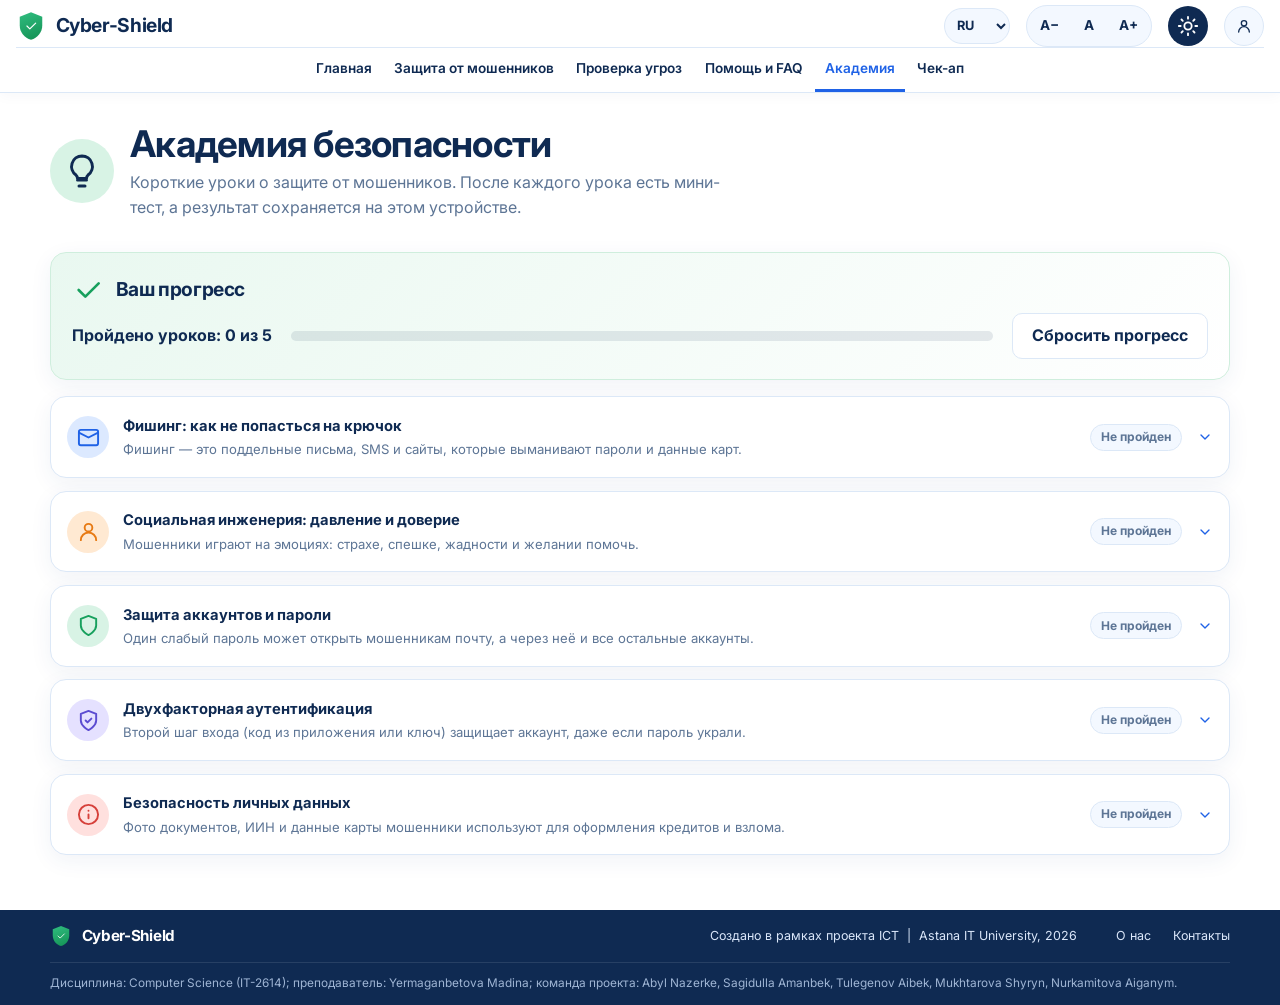
==== public/academy.html @ ae564491 "Add Cyberr Shield application files" ====
<!doctype html><html lang="ru"><head><meta charset="utf-8"><meta name="viewport" content="width=device-width,initial-scale=1"><meta name="description" content="Короткие уроки по защите от мошенников с мини-тестами."><title>Академия | Cyber-Shield</title><link rel="preconnect" href="https://fonts.googleapis.com"><link rel="preconnect" href="https://fonts.gstatic.com" crossorigin><link rel="stylesheet" href="https://fonts.googleapis.com/css2?family=Inter:wght@400;500;600;700;800&display=swap"><link rel="stylesheet" href="styles.css?v=4"><script>try{var d=document.documentElement,t=localStorage.getItem('cs-theme'),l=localStorage.getItem('cs-lang'),f=localStorage.getItem('cs-fs');if(t)d.dataset.theme=t;if(l)d.lang=l;if(f)d.style.setProperty('--font',f+'px')}catch(e){}</script></head><body><a class="skip" href="#main">Перейти к содержимому</a><header class="topbar" id="top"><div class="shell"><div class="toprow"><a class="brand" href="index.html"><span class="logo" aria-hidden="true">✦</span><span><strong>Cyber-Shield</strong><small>Защита от телефонных и интернет-мошенников</small></span></a><select class="lang" id="langSelect" aria-label="Язык"><option value="ru">RU</option><option value="kk">ҚАЗ</option><option value="en">EN</option></select><div class="tools" aria-label="Размер текста"><span>Размер текста</span><button class="tool" data-font="down" aria-label="Уменьшить текст">A−</button><button class="tool" data-font="reset" aria-label="Сбросить размер текста">A</button><button class="tool" data-font="up" aria-label="Увеличить текст">A+</button></div><button class="theme" id="themeToggle" type="button" aria-label="Сменить тему"><span class="ico i-sun" aria-hidden="true"></span></button><a class="acc" id="accLink" href="account.html" aria-label="Личный кабинет"><span class="ico i-user" aria-hidden="true"></span></a></div><div class="navwrap"><nav class="nav" aria-label="Основная навигация"><a href="index.html"><span aria-hidden="true">⌂</span> Главная</a><a href="protect.html"><span aria-hidden="true">✓</span> Защита от мошенников</a><a href="scanner.html"><span aria-hidden="true">⌕</span> Проверка угроз</a><a href="help.html"><span aria-hidden="true">?</span> Помощь и FAQ</a><a href="academy.html" aria-current="page"><span aria-hidden="true">★</span> Академия</a><a href="checkup.html"><span aria-hidden="true">✓</span> Чек-ап</a></nav></div></div></header><main id="main"><section class="pagehero"><div class="shell ph"><div class="iconbox big ib-green"><span class="ico i-bulb" aria-hidden="true"></span></div><div><h1>Академия безопасности</h1><p>Короткие уроки о защите от мошенников. После каждого урока есть мини-тест, а результат сохраняется на этом устройстве.</p></div></div></section><section class="section"><div class="shell"><div class="panel green"><div class="panel-head"><span class="ico i-check" aria-hidden="true"></span><h2>Ваш прогресс</h2></div><div class="prog"><p id="acText" data-skip></p><div class="meter" role="img"><span id="acBar"></span></div><button type="button" class="btn alt" id="acReset">Сбросить прогресс</button></div></div><div class="lessons"><details class="lesson card" data-lesson="phishing"><summary><span class="iconbox "><span class="ico i-mail" aria-hidden="true"></span></span><span class="lt"><strong>Фишинг: как не попасться на крючок</strong><small>Фишинг — это поддельные письма, SMS и сайты, которые выманивают пароли и данные карт.</small></span><span class="badge" data-skip>Не пройден</span></summary><div class="lesson-body"><h4>Главное</h4><ul class="points"><li>Проверяйте адрес отправителя и ссылки: мошенники копируют названия банков с небольшими ошибками.</li><li>Настоящий банк не просит вводить пароль или код по ссылке из сообщения.</li><li>Не уверены — откройте официальное приложение или наберите адрес сайта сами.</li></ul><h4>Мини-тест</h4><div class="quiz" data-correct="1"><p class="qtext">Вам пришло SMS: «Карта заблокирована, перейдите по ссылке и введите данные». Что делать?</p><div class="opts"><button type="button" class="opt" data-i="0">Перейти по ссылке и быстро ввести данные</button><button type="button" class="opt" data-i="1">Не переходить и проверить карту в официальном приложении банка</button><button type="button" class="opt" data-i="2">Ответить на SMS и уточнить детали</button></div><div class="expl" hidden><strong class="v-ok" hidden>Правильно!</strong><strong class="v-bad" hidden>Неверно.</strong> <span>Блокировку проверяют только в официальном приложении или по номеру на карте. Ссылка из SMS может вести на поддельный сайт.</span></div></div><div class="quiz" data-correct="1"><p class="qtext">Какой адрес похож на подделку банка Kaspi?</p><div class="opts"><button type="button" class="opt" data-i="0">kaspi.kz</button><button type="button" class="opt" data-i="1">kaspi-bonus-login.xyz</button><button type="button" class="opt" data-i="2">pay.kaspi.kz</button></div><div class="expl" hidden><strong class="v-ok" hidden>Правильно!</strong><strong class="v-bad" hidden>Неверно.</strong> <span>Лишние слова, дефисы и необычная зона (.xyz) — признаки подделки. Настоящие адреса заканчиваются на kaspi.kz.</span></div></div><p class="score" data-skip hidden></p><button type="button" class="btn alt retry" hidden>Пройти заново</button></div></details><details class="lesson card" data-lesson="social"><summary><span class="iconbox ib-orange"><span class="ico i-user" aria-hidden="true"></span></span><span class="lt"><strong>Социальная инженерия: давление и доверие</strong><small>Мошенники играют на эмоциях: страхе, спешке, жадности и желании помочь.</small></span><span class="badge" data-skip>Не пройден</span></summary><div class="lesson-body"><h4>Главное</h4><ul class="points"><li>Типичные приёмы: «срочно», «ваш счёт под угрозой», «родственник попал в беду», «вы выиграли».</li><li>Вас просят действовать немедленно и никому не говорить — это главный сигнал тревоги.</li><li>Остановитесь, положите трубку и перезвоните сами по номеру с официального сайта или близкому человеку.</li></ul><h4>Мини-тест</h4><div class="quiz" data-correct="1"><p class="qtext">Звонит «сотрудник безопасности банка» и просит срочно назвать код из SMS. Ваши действия?</p><div class="opts"><button type="button" class="opt" data-i="0">Назвать код, чтобы защитить деньги</button><button type="button" class="opt" data-i="1">Положить трубку и позвонить в банк по номеру с карты</button><button type="button" class="opt" data-i="2">Попросить его перезвонить позже</button></div><div class="expl" hidden><strong class="v-ok" hidden>Правильно!</strong><strong class="v-bad" hidden>Неверно.</strong> <span>Банк никогда не просит код из SMS. Звонящему нельзя доверять, даже если он знает ваше имя.</span></div></div><div class="quiz" data-correct="1"><p class="qtext">Вам пишут с аккаунта друга: «Срочно займи 50 000, верну завтра». Что лучше всего?</p><div class="opts"><button type="button" class="opt" data-i="0">Сразу перевести деньги</button><button type="button" class="opt" data-i="1">Позвонить другу по обычному номеру и уточнить</button><button type="button" class="opt" data-i="2">Попросить прислать фото карты</button></div><div class="expl" hidden><strong class="v-ok" hidden>Правильно!</strong><strong class="v-bad" hidden>Неверно.</strong> <span>Аккаунт друга могли взломать. Звонком вы быстро проверите, он ли это.</span></div></div><p class="score" data-skip hidden></p><button type="button" class="btn alt retry" hidden>Пройти заново</button></div></details><details class="lesson card" data-lesson="accounts"><summary><span class="iconbox ib-green"><span class="ico i-shield" aria-hidden="true"></span></span><span class="lt"><strong>Защита аккаунтов и пароли</strong><small>Один слабый пароль может открыть мошенникам почту, а через неё и все остальные аккаунты.</small></span><span class="badge" data-skip>Не пройден</span></summary><div class="lesson-body"><h4>Главное</h4><ul class="points"><li>Используйте длинные пароли-фразы: не короче 12 символов.</li><li>Для каждого важного аккаунта нужен свой пароль: в этом помогает менеджер паролей.</li><li>Почта — ключ ко всем аккаунтам, защищайте её в первую очередь.</li></ul><h4>Мини-тест</h4><div class="quiz" data-correct="2"><p class="qtext">Какой пароль надёжнее?</p><div class="opts"><button type="button" class="opt" data-i="0">12345678</button><button type="button" class="opt" data-i="1">Kazakhstan2024</button><button type="button" class="opt" data-i="2">grey-cat-drinks-tea-at-sunset</button></div><div class="expl" hidden><strong class="v-ok" hidden>Правильно!</strong><strong class="v-bad" hidden>Неверно.</strong> <span>Длинная фраза из нескольких слов подбирается намного дольше, чем короткий пароль с очевидными заменами.</span></div></div><div class="quiz" data-correct="1"><p class="qtext">Вы используете один пароль на нескольких сайтах. В чём риск?</p><div class="opts"><button type="button" class="opt" data-i="0">Риска нет, если пароль сложный</button><button type="button" class="opt" data-i="1">Утечка на одном сайте открывает доступ к остальным</button><button type="button" class="opt" data-i="2">Сайты станут работать медленнее</button></div><div class="expl" hidden><strong class="v-ok" hidden>Правильно!</strong><strong class="v-bad" hidden>Неверно.</strong> <span>Мошенники пробуют украденные пароли на других сервисах. Поэтому у важных аккаунтов пароли должны быть разными.</span></div></div><p class="score" data-skip hidden></p><button type="button" class="btn alt retry" hidden>Пройти заново</button></div></details><details class="lesson card" data-lesson="twofa"><summary><span class="iconbox ib-purple"><span class="ico i-shieldc" aria-hidden="true"></span></span><span class="lt"><strong>Двухфакторная аутентификация</strong><small>Второй шаг входа (код из приложения или ключ) защищает аккаунт, даже если пароль украли.</small></span><span class="badge" data-skip>Не пройден</span></summary><div class="lesson-body"><h4>Главное</h4><ul class="points"><li>Включите двухфакторную защиту в почте, банке и мессенджерах.</li><li>Приложение-аутентификатор надёжнее SMS: SMS можно перехватить или выманить.</li><li>Коды подтверждения никому не сообщайте, в том числе «службе поддержки».</li></ul><h4>Мини-тест</h4><div class="quiz" data-correct="0"><p class="qtext">Что делает двухфакторная аутентификация?</p><div class="opts"><button type="button" class="opt" data-i="0">Требует второй подтверждающий шаг при входе</button><button type="button" class="opt" data-i="1">Удаляет старые пароли</button><button type="button" class="opt" data-i="2">Шифрует все ваши файлы</button></div><div class="expl" hidden><strong class="v-ok" hidden>Правильно!</strong><strong class="v-bad" hidden>Неверно.</strong> <span>Даже зная пароль, мошенник не войдёт без второго шага.</span></div></div><div class="quiz" data-correct="1"><p class="qtext">Вам пришёл код входа, но вы его не запрашивали. Что это значит?</p><div class="opts"><button type="button" class="opt" data-i="0">Ничего, можно проигнорировать</button><button type="button" class="opt" data-i="1">Кто-то пытается войти в ваш аккаунт: смените пароль</button><button type="button" class="opt" data-i="2">Банк дарит бонус</button></div><div class="expl" hidden><strong class="v-ok" hidden>Правильно!</strong><strong class="v-bad" hidden>Неверно.</strong> <span>Код никому не сообщайте и смените пароль: возможно, он уже известен злоумышленнику.</span></div></div><p class="score" data-skip hidden></p><button type="button" class="btn alt retry" hidden>Пройти заново</button></div></details><details class="lesson card" data-lesson="data"><summary><span class="iconbox ib-red"><span class="ico i-info" aria-hidden="true"></span></span><span class="lt"><strong>Безопасность личных данных</strong><small>Фото документов, ИИН и данные карты мошенники используют для оформления кредитов и взлома.</small></span><span class="badge" data-skip>Не пройден</span></summary><div class="lesson-body"><h4>Главное</h4><ul class="points"><li>Не отправляйте фото документов и карты в мессенджеры и незнакомым людям.</li><li>Закройте профили в соцсетях и проверьте, кто видит ваш номер и фото.</li><li>Открытый Wi-Fi не подходит для банка и госуслуг: используйте мобильный интернет.</li></ul><h4>Мини-тест</h4><div class="quiz" data-correct="1"><p class="qtext">Незнакомец просит прислать фото удостоверения «для оформления приза». Ваши действия?</p><div class="opts"><button type="button" class="opt" data-i="0">Отправить, это же приз</button><button type="button" class="opt" data-i="1">Отказаться: по документу могут оформить кредит</button><button type="button" class="opt" data-i="2">Отправить только половину документа</button></div><div class="expl" hidden><strong class="v-ok" hidden>Правильно!</strong><strong class="v-bad" hidden>Неверно.</strong> <span>Данные документов используют для оформления кредитов и аккаунтов на ваше имя.</span></div></div><div class="quiz" data-correct="1"><p class="qtext">Где безопаснее заходить в банковское приложение?</p><div class="opts"><button type="button" class="opt" data-i="0">В открытой сети Wi-Fi кафе</button><button type="button" class="opt" data-i="1">Через мобильный интернет или домашний Wi-Fi</button><button type="button" class="opt" data-i="2">Через любой Wi-Fi без пароля</button></div><div class="expl" hidden><strong class="v-ok" hidden>Правильно!</strong><strong class="v-bad" hidden>Неверно.</strong> <span>В открытых сетях данные могут перехватить, особенно на поддельных точках доступа.</span></div></div><p class="score" data-skip hidden></p><button type="button" class="btn alt retry" hidden>Пройти заново</button></div></details></div></div></section></main><footer class="footer" id="contacts"><div class="shell"><div class="footbar"><a class="brand" href="index.html"><span class="logo" aria-hidden="true">✦</span><strong>Cyber-Shield</strong></a><span><span>Создано в рамках проекта ICT</span> &nbsp;|&nbsp; Astana IT University, 2026</span><span class="footlinks"><a href="#about">О нас</a><a href="#contacts">Контакты</a></span></div><p class="footnote" id="about">Дисциплина: Computer Science (IT-2614); преподаватель: Yermaganbetova Madina; команда проекта: Abyl Nazerke, Sagidulla Amanbek, Tulegenov Aibek, Mukhtarova Shyryn, Nurkamitova Aiganym.</p></div></footer><button class="backtop" id="backTop" aria-label="Наверх" title="Наверх">↑</button><script src="script.js?v=4"></script></body></html>
---- public/styles.css ----
:root{--blue:#1f62e6;--green:#17a05d;--bg:#fff;--card:#fff;--tint:#f3f8ff;--t-blue:#eaf2ff;--t-green:#e9f8f0;--t-purple:#f1efff;--ink:#2a4568;--head:#0f2a52;--muted:#5d7595;--line:#dce8f7;--font:16px;--shadow:0 6px 22px #1b3f7a10}
[data-theme=dark]{--bg:#0a1730;--card:#112448;--tint:#0f2142;--t-blue:#12295a;--t-green:#0f3030;--t-purple:#1c2253;--ink:#d3e2f8;--head:#eef5ff;--muted:#9fb5d4;--line:#243f6b;--blue:#6a9bff;--shadow:none}
*{box-sizing:border-box}
html{font-size:var(--font);scroll-behavior:smooth;scroll-padding-top:90px}
body{margin:0;background:var(--bg);color:var(--ink);font:1rem/1.55 Inter,system-ui,-apple-system,"Segoe UI",sans-serif}
[hidden]{display:none!important}
a{color:var(--blue);text-underline-offset:4px}
button,input,select{font:inherit}
:focus-visible{outline:3px solid #ffb938;outline-offset:3px}
.shell{width:min(1180px,calc(100% - 3rem));margin:auto}
.skip{position:absolute;top:-5rem;left:1rem;background:#fff;color:#0f2a52;padding:1rem;z-index:99}.skip:focus{top:1rem}
h1,h2,h3{color:var(--head);line-height:1.2;letter-spacing:-.02em;margin:0 0 .5rem}
h2{font-size:clamp(1.4rem,2.6vw,1.9rem)}h3{font-size:1.05rem}
p{margin:.4rem 0 1rem}.muted{color:var(--muted)}
.ico{display:inline-block;flex:none;width:1.2em;height:1.2em;background:currentColor;vertical-align:-.2em;-webkit-mask:var(--i) center/contain no-repeat;mask:var(--i) center/contain no-repeat}
/* header */
.topbar{position:sticky;top:0;z-index:10;background:var(--bg);border-bottom:1px solid var(--line);box-shadow:0 2px 14px #12345b0a}
.topbar .shell{display:flex;align-items:center;gap:1rem;flex-wrap:wrap;min-height:66px;width:min(1360px,calc(100% - 2rem))}
.toprow{display:contents}
.brand{order:1;display:flex;align-items:center;gap:.6rem;text-decoration:none;color:var(--head)}
.brand strong{font-size:1.2rem;letter-spacing:-.02em}.brand small{display:none}
.logo{position:relative;flex:none;width:30px;height:35px;font-size:0;color:transparent;background:linear-gradient(160deg,#35c486,#0f8a4e);-webkit-mask:var(--sh) center/contain no-repeat;mask:var(--sh) center/contain no-repeat}
.logo:after{content:"";position:absolute;inset:30% 24% 30%;background:#fff;-webkit-mask:var(--i-check) center/contain no-repeat;mask:var(--i-check) center/contain no-repeat}
.navwrap{order:2;flex:1;display:flex;justify-content:center}
.nav{display:flex;gap:.2rem}
.nav a{display:flex;align-items:center;min-height:66px;padding:0 .6rem;color:var(--head);font-size:.85rem;font-weight:600;text-decoration:none;border-bottom:3px solid transparent;white-space:nowrap}
.nav a span{display:none}.nav a:hover{color:var(--blue)}
.nav a[aria-current=page]{color:var(--blue);border-bottom-color:var(--blue)}
.tools{order:4;display:flex;align-items:center;gap:.1rem;padding:.2rem;border-radius:99px;background:var(--tint);border:1px solid var(--line)}
.tools span{display:none}
.tool{min-width:38px;min-height:34px;border:0;border-radius:99px;background:transparent;color:var(--head);font-weight:700;font-size:.85rem;cursor:pointer}.tool:hover{background:var(--t-blue)}
.theme{order:5;width:40px;height:40px;border:0;border-radius:50%;background:#0f2a52;color:#fff;display:grid;place-items:center;font-size:1.15rem;cursor:pointer}
[data-theme=dark] .theme{background:#2a4a85}
.lang{order:3;width:auto;min-height:36px;padding:0 .5rem;border-radius:99px;border:1px solid var(--line);background:var(--tint);color:var(--head);font-weight:700;font-size:.8rem;cursor:pointer}
/* hero + page head */
.hero{padding:2.2rem 0 1rem;background:radial-gradient(ellipse at 82% 15%,var(--t-green) 0,transparent 45%),radial-gradient(ellipse at 100% 70%,var(--t-blue) 0,transparent 40%)}
.hero-grid{display:grid;grid-template-columns:1fr 1fr;gap:1.5rem;align-items:center}
.hero h1{font-size:clamp(1.6rem,3.3vw,2.3rem);line-height:1.15;margin:0 0 1rem}
.hero h1 .brandname{display:block;white-space:nowrap;font-size:clamp(2.6rem,6vw,3.8rem);letter-spacing:-.04em;margin-bottom:.35rem}
.lead{max-width:50ch;color:var(--ink);font-size:.98rem}
.actions{display:flex;gap:.7rem;flex-wrap:wrap;margin-top:1.3rem}
.visual svg{display:block;width:100%;height:auto}
.pagehero{padding:1.8rem 0 .6rem}
.ph{display:flex;align-items:center;gap:1rem}
.ph h1{font-size:clamp(1.7rem,3.2vw,2.3rem);margin:0}.ph p{margin:.25rem 0 0;color:var(--muted);max-width:60ch}
/* buttons */
.btn{min-height:46px;display:inline-flex;align-items:center;justify-content:center;gap:.5rem;padding:.6rem 1.2rem;border-radius:10px;border:1px solid var(--blue);background:var(--blue);color:#fff;font-weight:700;text-decoration:none;cursor:pointer;box-shadow:0 6px 14px #1f62e620}
.btn:hover{filter:brightness(.92)}
.btn.green{background:var(--green);border-color:var(--green);box-shadow:0 6px 14px #17a05d2a}
.btn.alt{background:var(--card);color:var(--head);border-color:var(--line);box-shadow:none}
/* cards */
.section{padding:1.4rem 0}
.cards{display:grid;grid-template-columns:repeat(3,1fr);gap:1rem}
.cards.five{grid-template-columns:repeat(5,1fr)}
.card,.panel{background:var(--card);border:1px solid var(--line);border-radius:16px;padding:1.3rem;box-shadow:var(--shadow)}
.card.c-blue{background:linear-gradient(150deg,var(--card),var(--t-blue))}
.card.c-green{background:linear-gradient(150deg,var(--card),var(--t-green))}
.card.c-purple{background:linear-gradient(150deg,var(--card),var(--t-purple))}
.card p{color:var(--muted)}.cards.five .card{padding:1rem}.cards.five .card p{font-size:.78rem;margin:0}.cards.five h3{font-size:.95rem}
.card ul{margin:.4rem 0 0;padding-left:1.1rem;color:var(--muted)}
.iconbox{width:46px;height:46px;border-radius:50%;display:grid;place-items:center;font-size:1.35rem;margin-bottom:.8rem;background:#dce9ff;color:#1f62e6}
.iconbox.big{width:64px;height:64px;font-size:1.9rem;margin:0;flex:none}
.ib-green{background:#d8f3e5;color:#17a05d}.ib-purple{background:#e5e1ff;color:#5b4bd1}.ib-orange{background:#ffe9d2;color:#e77a14}.ib-red{background:#ffe0de;color:#d6403a}
.arrow{display:inline-flex;align-items:center;gap:.4rem;font-weight:700;text-decoration:none;font-size:.9rem}
/* callouts */
.callout{display:flex;gap:.8rem;align-items:flex-start;background:var(--t-green);border:1px solid #cfeedd;border-radius:14px;padding:1rem 1.1rem;margin:1rem 0}
[data-theme=dark] .callout{border-color:#1d5a50}
.callout>.ico{font-size:1.5rem;color:var(--green);margin-top:.1rem}.callout strong{color:var(--head)}.callout p{margin:.2rem 0 0}
.callout.info{background:var(--t-blue);border-color:var(--line);font-size:.85rem}.callout.info>.ico{color:var(--blue);font-size:1.3rem}
/* steps */
.steps{display:grid;grid-template-columns:repeat(4,1fr);gap:.9rem;counter-reset:step;margin-top:1rem}
.step{padding:1.1rem;background:var(--card);border:1px solid var(--line);border-radius:14px}
.step:before{counter-increment:step;content:counter(step);display:grid;place-items:center;width:34px;height:34px;background:var(--t-blue);color:var(--blue);border-radius:50%;font-weight:800;margin-bottom:.7rem}
.step p{margin:0;color:var(--muted);font-size:.9rem}
/* forms */
.panel.green{background:linear-gradient(135deg,var(--t-green),var(--card));border-color:#cfeedd}
[data-theme=dark] .panel.green{border-color:#1d5a50}
.panel-head{display:flex;align-items:center;gap:.7rem;margin-bottom:.4rem}.panel-head h2{margin:0;font-size:1.2rem}.panel-head .ico{font-size:1.7rem;color:var(--green)}
.panel-head .ico.b{color:var(--blue)}
.field{display:flex;flex-direction:column;gap:.4rem;margin-bottom:1rem}
.field label,.legend{font-weight:700;color:var(--head);font-size:.92rem}
input[type=text],input[type=url],select,textarea{width:100%;min-height:48px;padding:.65rem .85rem;border:1px solid #c4d9f1;border-radius:10px;background:var(--card);color:var(--ink)}
input[type=checkbox]{width:20px;height:20px;accent-color:var(--blue);margin:.15rem .2rem 0 0;flex:none}
.checkrow{display:flex;align-items:flex-start;gap:.4rem;margin:.55rem 0}.checkrow label{font-weight:500;font-size:.92rem}
.helptext,.disclaimer{font-size:.85rem;color:var(--muted)}
.result{display:none;border:2px solid var(--line);border-radius:13px;padding:1rem;margin-top:1rem;color:#17345b}
.result.show{display:block}.result h3{color:#0f2a52;margin-bottom:.4rem}
.result.high{background:#fff0ef;border-color:#e7aaa6}.result.medium{background:#fff8e5;border-color:#efd48b}.result.low{background:#effbf4;border-color:#8ed3a9}.result.info{background:#eef6ff;border-color:#9bc6f5}
.result .address{overflow-wrap:anywhere}
.situation{display:grid;grid-template-columns:2fr 1fr;gap:1rem;align-items:start}
.situation .callout{margin:0}
/* scanner */
textarea{display:block;min-height:120px;resize:vertical;line-height:1.5;font:inherit}
.svc{display:flex;flex-wrap:wrap;gap:.5rem;margin:-.4rem 0 1rem;font-size:.8rem}
.chip{padding:.25rem .7rem;border-radius:99px;background:var(--tint);border:1px solid var(--line);color:var(--ink)}
.chip.on:before{content:"● ";color:#17a05d}.chip.off:before{content:"○ ";color:#8a9bb5}
.meter{height:10px;border-radius:99px;background:#0f2a521a;overflow:hidden;margin:.3rem 0 .4rem}
.meter span{display:block;height:100%;border-radius:99px;background:linear-gradient(90deg,#17a05d,#e8a317,#d6403a);background-size:100vw 100%}
.result h4{margin:.9rem 0 .2rem;color:#0f2a52;font-size:.92rem}.result ul{margin:.3rem 0;padding-left:1.2rem}
.result ul.links li{margin:.35rem 0}
.reportform{margin-top:1.2rem;padding-top:1rem;border-top:1px dashed var(--line)}.reportform h3{margin-bottom:.2rem}
.tabs{display:flex;gap:.7rem;flex-wrap:wrap;margin:1.2rem 0}
.tabs button{display:inline-flex;align-items:center;gap:.5rem;min-height:44px;padding:0 1.3rem;border-radius:10px;border:1px solid var(--line);background:var(--card);color:var(--head);font-weight:700;cursor:pointer}
.tabs button.active{background:var(--blue);border-color:var(--blue);color:#fff}
.scan-grid{display:grid;grid-template-columns:1.5fr 1fr .9fr;gap:1rem;align-items:start}
.scan-art{display:grid;place-items:center;position:sticky;top:84px;padding:1rem;border-radius:16px;background:var(--t-blue)}.scan-art svg{width:100%;max-width:300px;height:auto}
.watch{background:var(--tint);border:1px solid var(--line);border-radius:16px;padding:1.2rem}
.watch h2{font-size:1rem}
ul.checks{list-style:none;margin:.6rem 0 0;padding:0;display:grid;gap:.7rem;font-size:.9rem}
ul.checks li{display:flex;gap:.6rem;align-items:flex-start}
ul.checks li:before{content:"";flex:none;width:1.1em;height:1.1em;margin-top:.2em;background:var(--head);-webkit-mask:var(--i-check) center/contain no-repeat;mask:var(--i-check) center/contain no-repeat}
.stack{display:grid;gap:1rem;margin-top:1rem}
.two-col{display:grid;grid-template-columns:1fr 1fr;gap:1rem}
/* help */
.help-grid{display:grid;grid-template-columns:200px 1fr 290px;gap:1.2rem;align-items:start;margin-top:1.2rem}
.side{display:grid;gap:.25rem;padding:.5rem;background:var(--card);border:1px solid var(--line);border-radius:14px;position:sticky;top:84px}
.side a{display:flex;align-items:center;gap:.6rem;padding:.65rem .75rem;border-radius:9px;color:var(--head);font-size:.85rem;font-weight:600;text-decoration:none}
.side a.on{background:var(--blue);color:#fff}
.faq{display:grid;gap:.7rem}
details{background:var(--card);border:1px solid var(--line);border-radius:12px;padding:.2rem 1.1rem}
summary{cursor:pointer;min-height:50px;display:flex;align-items:center;justify-content:space-between;gap:1rem;color:var(--head);font-weight:600;font-size:.92rem;list-style:none}
summary::-webkit-details-marker{display:none}
summary:after{content:"";flex:none;width:1.1em;height:1.1em;background:var(--blue);-webkit-mask:var(--i-chev) center/contain no-repeat;mask:var(--i-chev) center/contain no-repeat;transition:transform .2s}
details[open] summary:after{transform:rotate(180deg)}
details p{color:var(--muted);font-size:.92rem}
.resources{display:grid;gap:.4rem;padding:1.1rem;background:var(--tint);border:1px solid var(--line);border-radius:16px}
.resources h2{font-size:.95rem;margin-bottom:.4rem}
.resource{display:flex;align-items:center;gap:.75rem;padding:.65rem;border-radius:12px;background:var(--card);border:1px solid var(--line);text-decoration:none;color:var(--head)}
.resource .iconbox{width:38px;height:38px;border-radius:10px;font-size:1.1rem;margin:0}
.resource span.t{flex:1;font-size:.85rem;font-weight:700;line-height:1.3}.resource small{display:block;color:var(--muted);font-weight:400;font-size:.74rem}
.resource>.ico:last-child{color:var(--muted)}
/* academy + checkup */
.cards.two{grid-template-columns:repeat(2,1fr);margin-top:1rem}
.prog{display:flex;align-items:center;gap:1.2rem;flex-wrap:wrap}.prog p{margin:0;font-weight:700;color:var(--head)}.prog .meter{flex:1;min-width:160px;margin:0}
#acBar{width:0;transition:width .3s}
.lessons{display:grid;gap:.8rem;margin-top:1rem}
details.lesson{padding:.3rem 1rem}
details.lesson summary{gap:.9rem;min-height:70px}
.lesson summary .lt{flex:1;display:grid;gap:.1rem;min-width:0}details.lesson{min-width:0}.lesson summary small{color:var(--muted);font-weight:400;font-size:.82rem}
.lesson summary .iconbox{margin:0;width:42px;height:42px;font-size:1.2rem}
.badge{flex:none;padding:.2rem .65rem;border-radius:99px;font-size:.75rem;font-weight:700;background:var(--tint);border:1px solid var(--line);color:var(--muted)}
.badge.ok{background:var(--t-green);color:#0e7a47;border-color:#bfe8d1}[data-theme=dark] .badge.ok{color:#6fe0a8;border-color:#1d5a50}
.lesson-body{padding:.2rem 0 1rem}.lesson-body h4{margin:.9rem 0 .3rem;color:var(--head)}
.points{margin:.2rem 0;padding-left:1.2rem}.points li{margin:.35rem 0}
.quiz{margin:.7rem 0;padding:1rem;border:1px solid var(--line);border-radius:12px;background:var(--tint)}
.qtext{font-weight:700;color:var(--head);margin:0 0 .6rem}
.opts{display:grid;gap:.5rem}
.opt{text-align:left;padding:.65rem .9rem;border-radius:10px;border:1px solid var(--line);background:var(--card);color:var(--ink);cursor:pointer;min-height:44px}
.opt:hover:not(:disabled){border-color:var(--blue)}.opt:disabled{cursor:default}
.opt.right{background:#e3f6ec;border-color:#17a05d;color:#0b5c35}.opt.wrong{background:#ffe9e7;border-color:#d6403a;color:#8a1f1a}
.expl{margin-top:.7rem;font-size:.9rem}.expl .v-ok{color:#0e7a47}.expl .v-bad{color:#c0332d}
[data-theme=dark] .expl .v-ok{color:#6fe0a8}[data-theme=dark] .expl .v-bad{color:#ff8a82}
.score{font-weight:700;color:var(--head)}
.check-grid{display:grid;grid-template-columns:1.4fr 1fr;gap:1rem;align-items:start}
.check-list{display:grid;gap:1rem}.check-list h2{font-size:1.1rem}
.chk{padding:.75rem 0;border-top:1px solid var(--line)}.chk:first-of-type{border-top:0}
.chk label{display:flex;gap:.7rem;align-items:flex-start;cursor:pointer;font-weight:500}
.result-panel{position:sticky;top:84px}
.big{font-size:3rem;font-weight:800;color:var(--head);letter-spacing:-.03em;line-height:1;margin-bottom:.5rem}
.lvl{font-weight:700}.lvl.good{color:#0e7a47}.lvl.mid{color:#b9740a}.lvl.low{color:#c0332d}
[data-theme=dark] .lvl.good{color:#6fe0a8}[data-theme=dark] .lvl.mid{color:#f0b64a}[data-theme=dark] .lvl.low{color:#ff8a82}
#ckSteps ol{padding-left:1.2rem;margin:.3rem 0}#ckSteps li{margin:.4rem 0;font-size:.92rem}
#ckBar{width:0;transition:width .3s}
/* account, dashboard, qr, file, password */
.acc{order:5;flex:none;width:40px;height:40px;border-radius:50%;display:grid;place-items:center;border:1px solid var(--line);background:var(--tint);color:var(--head);font-weight:800;font-size:.85rem;text-decoration:none}
.acc.on{background:var(--blue);border-color:var(--blue);color:#fff}
.filebtn{cursor:pointer}
.qrview{margin:1rem 0;display:grid;gap:.6rem}.qrview video{width:100%;max-height:320px;border-radius:12px;background:#0f2a52;object-fit:cover}
pre.qrtext{white-space:pre-wrap;overflow-wrap:anywhere;background:#ffffff99;border:1px dashed #9fb5d4;border-radius:10px;padding:.6rem .8rem;margin:.3rem 0;font:.85rem/1.4 ui-monospace,Menlo,Consolas,monospace;color:#17345b}
.filedrop{display:grid;justify-items:center;gap:.4rem;padding:1.4rem 1rem;margin:.6rem 0;border:2px dashed var(--line);border-radius:14px;background:var(--tint);cursor:pointer;text-align:center;font-weight:600;color:var(--head)}
.filedrop .ico{font-size:1.8rem;color:var(--blue)}.filedrop.over,.filedrop:hover{border-color:var(--blue);background:var(--t-blue)}
.pwrow{display:flex;gap:.5rem}.pwrow input{flex:1}.pwrow .btn{min-height:48px}
.result code{overflow-wrap:anywhere;font-size:.8rem}
.authwrap{display:grid;grid-template-columns:1.2fr 1fr;gap:1rem;align-items:start}.authwrap .tabs{margin-top:0}
.error{color:#c0332d;font-weight:600;min-height:1.2em}[data-theme=dark] .error{color:#ff8a82}
.btn.danger{background:#d6403a;border-color:#d6403a;box-shadow:none}
.dash-grid{display:grid;grid-template-columns:210px 1fr;gap:1.2rem;align-items:start}
.dside{position:sticky;top:84px}
.dmain{display:grid;gap:1.2rem;min-width:0}
.dhero{display:grid;grid-template-columns:1.3fr 1fr 1fr;gap:1rem;align-items:stretch;position:relative}
.dhero h1{font-size:clamp(1.6rem,3vw,2.2rem);margin:0}.dhero .sub{font-weight:700;color:var(--head);margin:.4rem 0 .2rem}
.dshield{display:none}
.gauge{text-align:center;padding:1rem}.gauge h3{margin:0}#dGauge svg{width:100%;max-width:190px}
.gnum{font-size:30px;font-weight:800;fill:var(--head)}.gsub{font-size:11px;fill:var(--muted)}.glvl{font-weight:800;margin:0}
.stats{display:grid;align-content:center}.stats ul{list-style:none;margin:0;padding:0;display:grid;gap:.8rem}.stats li{display:flex;justify-content:space-between;align-items:center;gap:.6rem;font-size:.9rem}.stats b{font-size:1.4rem;color:var(--head)}
.dq{grid-template-columns:repeat(5,1fr)}
.card.sm{padding:1rem}.card.sm p{font-size:.8rem;color:var(--muted)}.card.sm h3{font-size:.95rem}
.dgrid{display:grid;grid-template-columns:1fr 1fr;gap:1rem;align-items:start}
.cards.four{grid-template-columns:repeat(4,1fr)}.cards.three{grid-template-columns:repeat(3,1fr)}.nopad{margin:0}
.linkcard{text-decoration:none;color:var(--head);display:grid;gap:.4rem;justify-items:start}.linkcard .ico{font-size:1.4rem;color:var(--blue)}
.sech{margin:.6rem 0 0}
.panel-head .right{margin-left:auto;font-size:.8rem}
.hlist{list-style:none;margin:0;padding:0;display:grid;gap:.5rem}
.hrow{display:grid;grid-template-columns:auto 1fr auto;gap:.2rem .7rem;align-items:center;padding:.6rem .7rem;border:1px solid var(--line);border-radius:10px;background:var(--card)}
.hkind{font-weight:700;color:var(--head);font-size:.82rem}.hlabel{overflow-wrap:anywhere;font-size:.88rem}.htime{grid-column:2 / 4;font-size:.75rem;color:var(--muted)}
.lvl-badge{padding:.15rem .6rem;border-radius:99px;font-size:.72rem;font-weight:700;white-space:nowrap}
.lvl-badge.high{background:#ffe3e1;color:#a32822}.lvl-badge.medium{background:#fff1d1;color:#8a5a00}.lvl-badge.low{background:#dcf5e7;color:#0e7a47}
.seg{margin-left:auto;display:inline-flex;gap:.2rem;padding:.2rem;border-radius:99px;background:var(--tint);border:1px solid var(--line)}
.seg button{white-space:nowrap;border:0;background:transparent;color:var(--muted);padding:.25rem .7rem;border-radius:99px;font-size:.75rem;font-weight:700;cursor:pointer}.seg button.active{background:var(--blue);color:#fff}
.chartrow{display:flex;align-items:center;gap:1.2rem;flex-wrap:wrap}
.donut{width:150px;flex:none}.donut svg{width:100%}.dnum{font-size:20px;font-weight:800;fill:var(--head)}.dsub{font-size:7px;fill:var(--muted)}
.legend{list-style:none;margin:0;padding:0;display:grid;gap:.5rem;font-size:.85rem}.legend li{display:grid;grid-template-columns:12px 1fr auto;gap:.5rem;align-items:center}.legend i{width:10px;height:10px;border-radius:50%}
.bars{list-style:none;margin:1rem 0 0;padding:0;display:grid;gap:.4rem;font-size:.8rem}.bars li{display:grid;grid-template-columns:90px 1fr 24px;gap:.5rem;align-items:center}.bar{height:8px;border-radius:99px;background:#0f2a521a;overflow:hidden}.bar i{display:block;height:100%;background:var(--blue);border-radius:99px}
.lastcheck{margin-top:1rem;padding-top:.8rem;border-top:1px dashed var(--line)}.lastcheck h3{margin-bottom:.3rem}.lastcheck p{margin:.2rem 0}
.toolbar{display:flex;gap:.6rem;flex-wrap:wrap;margin:.6rem 0 1rem}.toolbar select{width:auto;min-width:180px}.toolbar .btn{min-height:44px}
.dside a.on{background:var(--blue);color:#fff}
@media(min-width:1100px){.dhero{padding-right:0}}
@media(max-width:1000px){.dash-grid{grid-template-columns:1fr}.dside{position:static;display:flex;overflow-x:auto}.dside a{white-space:nowrap}.dhero{grid-template-columns:1fr 1fr}.dhero>div:first-child{grid-column:1/-1}.dq{grid-template-columns:repeat(3,1fr)}.cards.four{grid-template-columns:repeat(2,1fr)}.dgrid{grid-template-columns:1fr}.authwrap{grid-template-columns:1fr}}
@media(max-width:650px){.dq,.cards.three,.cards.four{grid-template-columns:1fr 1fr}.dhero{grid-template-columns:1fr}.acc{width:36px;height:36px}.donut{width:120px}.bars li{grid-template-columns:70px 1fr 22px}}
@media(max-width:650px){details.lesson summary{flex-wrap:wrap;padding:.6rem 0}.lesson summary .lt{flex-basis:calc(100% - 60px)}}
@media(max-width:420px){.brand strong{display:none}.dq,.cards.three,.cards.four{grid-template-columns:1fr}}
/* footer */
.footer{background:#0f2a52;color:#dbe7fa;margin-top:2rem}
.footbar{display:flex;align-items:center;justify-content:space-between;gap:1rem;flex-wrap:wrap;min-height:52px;padding:.4rem 0;font-size:.78rem}
.footer .brand{order:0;color:#fff}.footer .brand strong{font-size:.95rem}.footer .logo{width:22px;height:26px}
.footlinks a{color:#dbe7fa;text-decoration:none;margin-left:1.4rem}.footlinks a:hover{text-decoration:underline}
.footnote{margin:0;padding:0 0 .8rem;font-size:.74rem;color:#9fb5d4;border-top:1px solid #ffffff1a;padding-top:.7rem}
.backtop{position:fixed;right:1rem;bottom:1rem;width:44px;height:44px;border-radius:50%;border:2px solid #fff;background:#0f2a52;color:#fff;font-size:1.2rem;cursor:pointer;box-shadow:0 5px 18px #102c5533}
/* responsive */
@media(max-width:1340px){.navwrap{order:6;flex-basis:100%;justify-content:center;overflow-x:auto;border-top:1px solid var(--line)}.nav a{min-height:44px}.topbar .shell{row-gap:0;padding-top:.3rem}.brand{margin-right:auto}}
@media(max-width:1000px){.cards.five{grid-template-columns:repeat(3,1fr)}.scan-grid{grid-template-columns:1fr 1fr}.scan-art{display:none}.help-grid{grid-template-columns:1fr 280px}.side{grid-column:1/-1;position:static;display:flex;overflow-x:auto}.side a{white-space:nowrap}}
@media(max-width:850px){.check-grid{grid-template-columns:1fr}.result-panel{position:static}.hero-grid,.situation{grid-template-columns:1fr}.visual{max-width:420px;margin:auto}.steps{grid-template-columns:1fr 1fr}.cards{grid-template-columns:1fr 1fr}.help-grid{grid-template-columns:1fr}}
@media(max-width:650px){.brand strong{font-size:1.05rem}.lang{padding:0 .25rem}.shell{width:calc(100% - 1.25rem)}.topbar .shell{gap:.5rem;padding:.4rem 0;min-height:0}.brand{margin-right:auto}.navwrap{order:6;flex-basis:100%;justify-content:flex-start;overflow-x:auto}.nav a{min-height:42px;padding:0 .7rem;font-size:.82rem}.tool{min-width:32px}.cards,.cards.five,.cards.two,.steps,.two-col,.scan-grid{grid-template-columns:1fr}.ph{align-items:flex-start}.iconbox.big{width:52px;height:52px;font-size:1.5rem}.footbar{flex-direction:column;align-items:flex-start;padding:.8rem 0}.footlinks a{margin:0 1.2rem 0 0}}
@media(max-width:480px){.tool[data-font=reset]{display:none}.theme{width:36px;height:36px}}
@media(prefers-reduced-motion:reduce){html{scroll-behavior:auto}*,*:before,*:after{transition:none!important}}
@media print{.topbar,.footer,.lessons,.tools,.theme,.navwrap,.actions,.backtop,.tabs{display:none!important}}

/* icons (SVG masks) */
:root{--sh:url("data:image/svg+xml,%3Csvg xmlns='http://www.w3.org/2000/svg' viewBox='0 0 24 24' fill='black'%3E%3Cpath d='M12 1 3 4.5v7c0 5.6 3.8 9.9 9 11.5 5.2-1.6 9-5.9 9-11.5v-7z'/%3E%3C/svg%3E");--i-check:url("data:image/svg+xml,%3Csvg xmlns='http://www.w3.org/2000/svg' viewBox='0 0 24 24' fill='none' stroke='black' stroke-width='2' stroke-linecap='round' stroke-linejoin='round'%3E%3Cpath d='m5 12 5 5L20 7'/%3E%3C/svg%3E");--i-chev:url("data:image/svg+xml,%3Csvg xmlns='http://www.w3.org/2000/svg' viewBox='0 0 24 24' fill='none' stroke='black' stroke-width='2' stroke-linecap='round' stroke-linejoin='round'%3E%3Cpath d='m6 9 6 6 6-6'/%3E%3C/svg%3E")}
.i-phone{--i:url("data:image/svg+xml,%3Csvg xmlns='http://www.w3.org/2000/svg' viewBox='0 0 24 24' fill='none' stroke='black' stroke-width='2' stroke-linecap='round' stroke-linejoin='round'%3E%3Cpath d='M22 16.9v3a2 2 0 0 1-2.2 2 19.8 19.8 0 0 1-8.6-3.1 19.5 19.5 0 0 1-6-6A19.8 19.8 0 0 1 2.1 4.2 2 2 0 0 1 4.1 2h3a2 2 0 0 1 2 1.7c.1 1 .4 1.9.7 2.8a2 2 0 0 1-.5 2.1L8.1 9.9a16 16 0 0 0 6 6l1.3-1.3a2 2 0 0 1 2.1-.4c.9.3 1.8.6 2.8.7a2 2 0 0 1 1.7 2z'/%3E%3C/svg%3E")}
.i-mail{--i:url("data:image/svg+xml,%3Csvg xmlns='http://www.w3.org/2000/svg' viewBox='0 0 24 24' fill='none' stroke='black' stroke-width='2' stroke-linecap='round' stroke-linejoin='round'%3E%3Crect width='20' height='16' x='2' y='4' rx='2'/%3E%3Cpath d='m22 7-10 5L2 7'/%3E%3C/svg%3E")}
.i-globe{--i:url("data:image/svg+xml,%3Csvg xmlns='http://www.w3.org/2000/svg' viewBox='0 0 24 24' fill='none' stroke='black' stroke-width='2' stroke-linecap='round' stroke-linejoin='round'%3E%3Ccircle cx='12' cy='12' r='10'/%3E%3Cpath d='M2 12h20M12 2a15 15 0 0 1 4 10 15 15 0 0 1-4 10 15 15 0 0 1-4-10 15 15 0 0 1 4-10z'/%3E%3C/svg%3E")}
.i-coins{--i:url("data:image/svg+xml,%3Csvg xmlns='http://www.w3.org/2000/svg' viewBox='0 0 24 24' fill='none' stroke='black' stroke-width='2' stroke-linecap='round' stroke-linejoin='round'%3E%3Cellipse cx='12' cy='5' rx='8' ry='3'/%3E%3Cpath d='M4 5v14c0 1.7 3.6 3 8 3s8-1.3 8-3V5M4 12c0 1.7 3.6 3 8 3s8-1.3 8-3'/%3E%3C/svg%3E")}
.i-user{--i:url("data:image/svg+xml,%3Csvg xmlns='http://www.w3.org/2000/svg' viewBox='0 0 24 24' fill='none' stroke='black' stroke-width='2' stroke-linecap='round' stroke-linejoin='round'%3E%3Ccircle cx='12' cy='8' r='4'/%3E%3Cpath d='M4 21a8 8 0 0 1 16 0'/%3E%3C/svg%3E")}
.i-search{--i:url("data:image/svg+xml,%3Csvg xmlns='http://www.w3.org/2000/svg' viewBox='0 0 24 24' fill='none' stroke='black' stroke-width='2' stroke-linecap='round' stroke-linejoin='round'%3E%3Ccircle cx='11' cy='11' r='7'/%3E%3Cpath d='m21 21-4.3-4.3'/%3E%3C/svg%3E")}
.i-book{--i:url("data:image/svg+xml,%3Csvg xmlns='http://www.w3.org/2000/svg' viewBox='0 0 24 24' fill='none' stroke='black' stroke-width='2' stroke-linecap='round' stroke-linejoin='round'%3E%3Cpath d='M2 4h7a3 3 0 0 1 3 3v14a2 2 0 0 0-2-2H2zM22 4h-7a3 3 0 0 0-3 3v14a2 2 0 0 1 2-2h8z'/%3E%3C/svg%3E")}
.i-link{--i:url("data:image/svg+xml,%3Csvg xmlns='http://www.w3.org/2000/svg' viewBox='0 0 24 24' fill='none' stroke='black' stroke-width='2' stroke-linecap='round' stroke-linejoin='round'%3E%3Cpath d='M10 13a5 5 0 0 0 7.5.5l3-3a5 5 0 0 0-7-7l-1.7 1.7M14 11a5 5 0 0 0-7.5-.5l-3 3a5 5 0 0 0 7 7l1.7-1.7'/%3E%3C/svg%3E")}
.i-pin{--i:url("data:image/svg+xml,%3Csvg xmlns='http://www.w3.org/2000/svg' viewBox='0 0 24 24' fill='none' stroke='black' stroke-width='2' stroke-linecap='round' stroke-linejoin='round'%3E%3Cpath d='M20 10c0 6-8 12-8 12S4 16 4 10a8 8 0 0 1 16 0z'/%3E%3Ccircle cx='12' cy='10' r='3'/%3E%3C/svg%3E")}
.i-check{--i:url("data:image/svg+xml,%3Csvg xmlns='http://www.w3.org/2000/svg' viewBox='0 0 24 24' fill='none' stroke='black' stroke-width='2' stroke-linecap='round' stroke-linejoin='round'%3E%3Cpath d='m5 12 5 5L20 7'/%3E%3C/svg%3E")}
.i-bulb{--i:url("data:image/svg+xml,%3Csvg xmlns='http://www.w3.org/2000/svg' viewBox='0 0 24 24' fill='none' stroke='black' stroke-width='2' stroke-linecap='round' stroke-linejoin='round'%3E%3Cpath d='M9 18h6M10 22h4M12 2a7 7 0 0 0-4 12.7c.7.6 1 1.4 1 2.3h6c0-.9.3-1.7 1-2.3A7 7 0 0 0 12 2z'/%3E%3C/svg%3E")}
.i-info{--i:url("data:image/svg+xml,%3Csvg xmlns='http://www.w3.org/2000/svg' viewBox='0 0 24 24' fill='none' stroke='black' stroke-width='2' stroke-linecap='round' stroke-linejoin='round'%3E%3Ccircle cx='12' cy='12' r='10'/%3E%3Cpath d='M12 16v-4M12 8h.01'/%3E%3C/svg%3E")}
.i-shield{--i:url("data:image/svg+xml,%3Csvg xmlns='http://www.w3.org/2000/svg' viewBox='0 0 24 24' fill='none' stroke='black' stroke-width='2' stroke-linecap='round' stroke-linejoin='round'%3E%3Cpath d='M12 22s8-4 8-10V5l-8-3-8 3v7c0 6 8 10 8 10z'/%3E%3C/svg%3E")}
.i-shieldc{--i:url("data:image/svg+xml,%3Csvg xmlns='http://www.w3.org/2000/svg' viewBox='0 0 24 24' fill='none' stroke='black' stroke-width='2' stroke-linecap='round' stroke-linejoin='round'%3E%3Cpath d='M12 22s8-4 8-10V5l-8-3-8 3v7c0 6 8 10 8 10z'/%3E%3Cpath d='m9 12 2 2 4-4'/%3E%3C/svg%3E")}
.i-sun{--i:url("data:image/svg+xml,%3Csvg xmlns='http://www.w3.org/2000/svg' viewBox='0 0 24 24' fill='none' stroke='black' stroke-width='2' stroke-linecap='round' stroke-linejoin='round'%3E%3Ccircle cx='12' cy='12' r='4'/%3E%3Cpath d='M12 2v2M12 20v2M4.9 4.9l1.4 1.4M17.7 17.7l1.4 1.4M2 12h2M20 12h2M4.9 19.1l1.4-1.4M17.7 6.3l1.4-1.4'/%3E%3C/svg%3E")}
.i-moon{--i:url("data:image/svg+xml,%3Csvg xmlns='http://www.w3.org/2000/svg' viewBox='0 0 24 24' fill='none' stroke='black' stroke-width='2' stroke-linecap='round' stroke-linejoin='round'%3E%3Cpath d='M21 12.8A9 9 0 1 1 11.2 3 7 7 0 0 0 21 12.8z'/%3E%3C/svg%3E")}
.i-arrow{--i:url("data:image/svg+xml,%3Csvg xmlns='http://www.w3.org/2000/svg' viewBox='0 0 24 24' fill='none' stroke='black' stroke-width='2' stroke-linecap='round' stroke-linejoin='round'%3E%3Cpath d='M5 12h14m-6-6 6 6-6 6'/%3E%3C/svg%3E")}
.i-chev{--i:url("data:image/svg+xml,%3Csvg xmlns='http://www.w3.org/2000/svg' viewBox='0 0 24 24' fill='none' stroke='black' stroke-width='2' stroke-linecap='round' stroke-linejoin='round'%3E%3Cpath d='m6 9 6 6 6-6'/%3E%3C/svg%3E")}
.i-ext{--i:url("data:image/svg+xml,%3Csvg xmlns='http://www.w3.org/2000/svg' viewBox='0 0 24 24' fill='none' stroke='black' stroke-width='2' stroke-linecap='round' stroke-linejoin='round'%3E%3Cpath d='M7 17 17 7M8 7h9v9'/%3E%3C/svg%3E")}
.i-help{--i:url("data:image/svg+xml,%3Csvg xmlns='http://www.w3.org/2000/svg' viewBox='0 0 24 24' fill='none' stroke='black' stroke-width='2' stroke-linecap='round' stroke-linejoin='round'%3E%3Ccircle cx='12' cy='12' r='10'/%3E%3Cpath d='M9.1 9a3 3 0 0 1 5.8 1c0 2-3 3-3 3M12 17h.01'/%3E%3C/svg%3E")}
.i-build{--i:url("data:image/svg+xml,%3Csvg xmlns='http://www.w3.org/2000/svg' viewBox='0 0 24 24' fill='none' stroke='black' stroke-width='2' stroke-linecap='round' stroke-linejoin='round'%3E%3Cpath d='M3 21h18M5 21V10m4 11V10m6 11V10m4 11V10M2 10l10-7 10 7z'/%3E%3C/svg%3E")}
.i-grid{--i:url("data:image/svg+xml,%3Csvg xmlns='http://www.w3.org/2000/svg' viewBox='0 0 24 24' fill='none' stroke='black' stroke-width='2' stroke-linecap='round' stroke-linejoin='round'%3E%3Crect x='3' y='3' width='18' height='18' rx='2'/%3E%3Cpath d='M3 9h18M9 21V9'/%3E%3C/svg%3E")}
.i-alert{--i:url("data:image/svg+xml,%3Csvg xmlns='http://www.w3.org/2000/svg' viewBox='0 0 24 24' fill='none' stroke='black' stroke-width='2' stroke-linecap='round' stroke-linejoin='round'%3E%3Cpath d='M10.3 3.9 1.8 18a2 2 0 0 0 1.7 3h17a2 2 0 0 0 1.7-3L13.7 3.9a2 2 0 0 0-3.4 0zM12 9v4M12 17h.01'/%3E%3C/svg%3E")}
[data-theme=dark] .theme .ico{--i:url("data:image/svg+xml,%3Csvg xmlns='http://www.w3.org/2000/svg' viewBox='0 0 24 24' fill='none' stroke='black' stroke-width='2' stroke-linecap='round' stroke-linejoin='round'%3E%3Cpath d='M21 12.8A9 9 0 1 1 11.2 3 7 7 0 0 0 21 12.8z'/%3E%3C/svg%3E")}
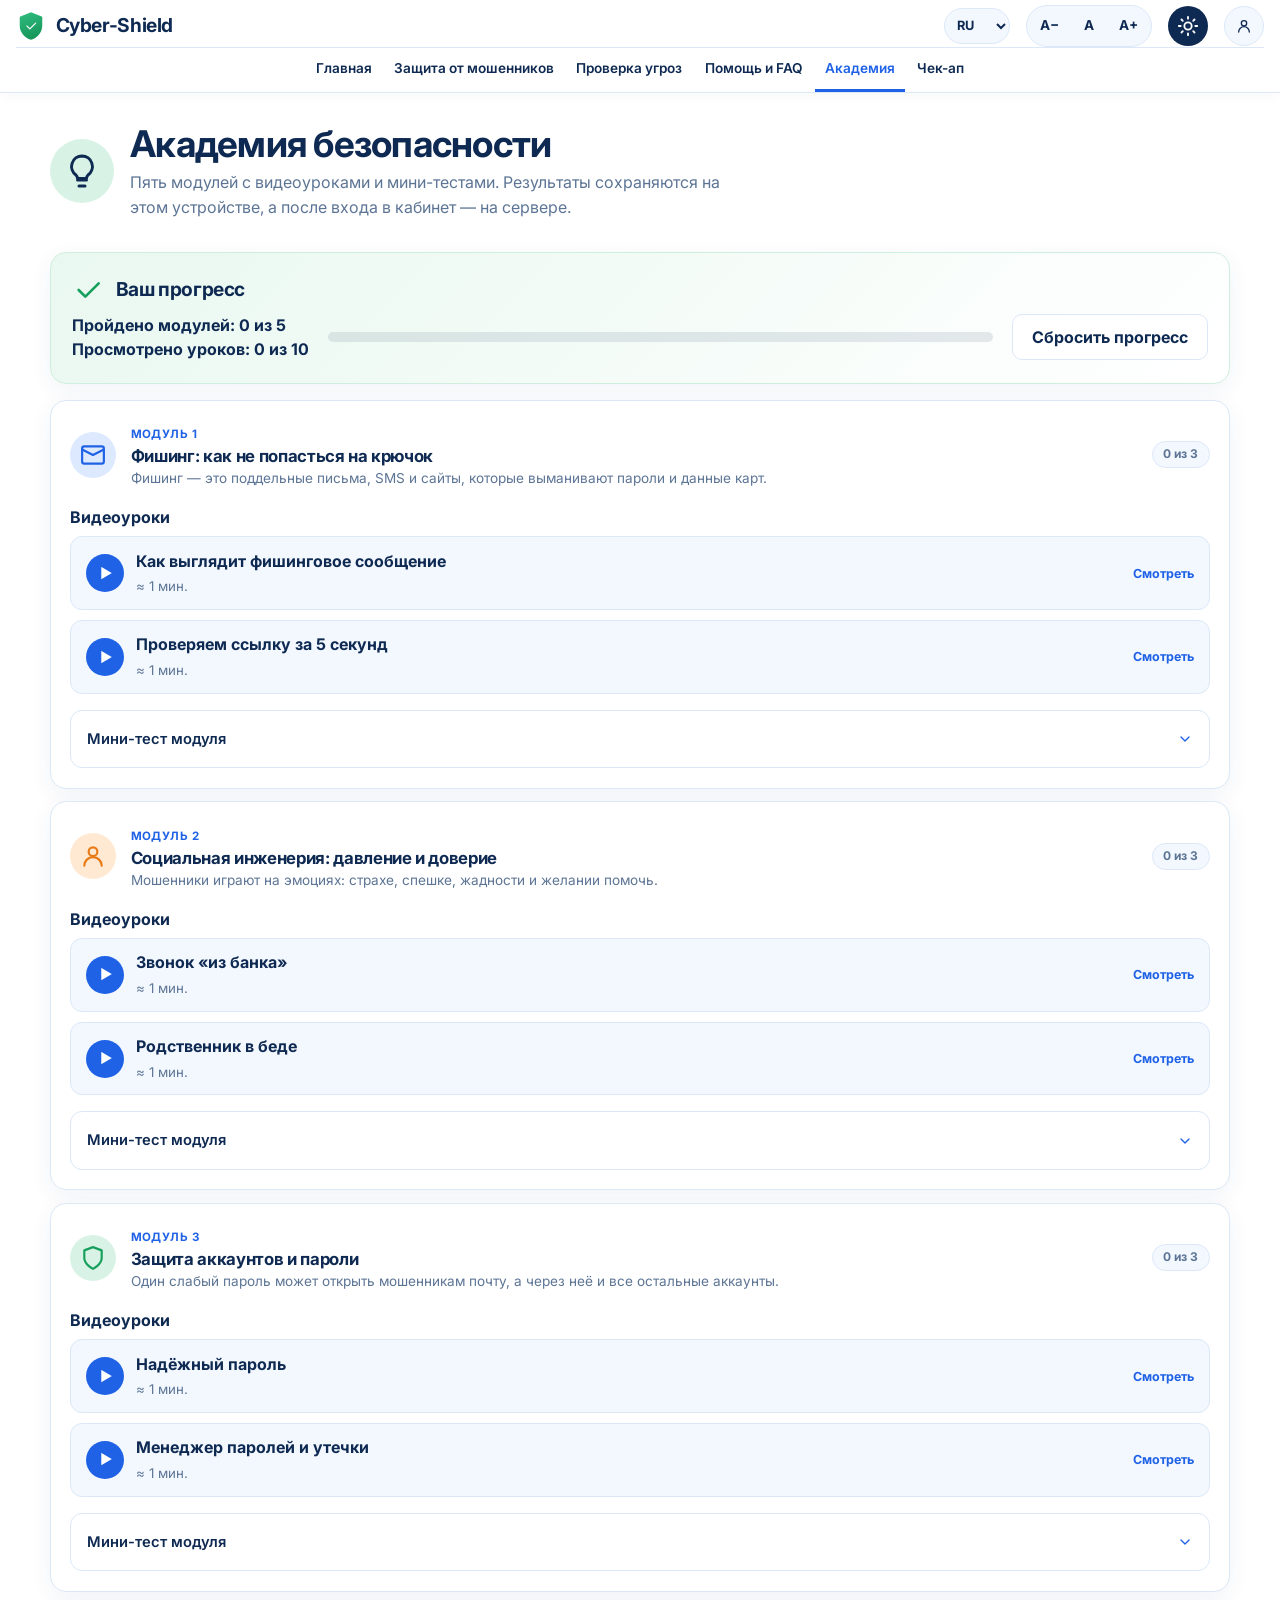
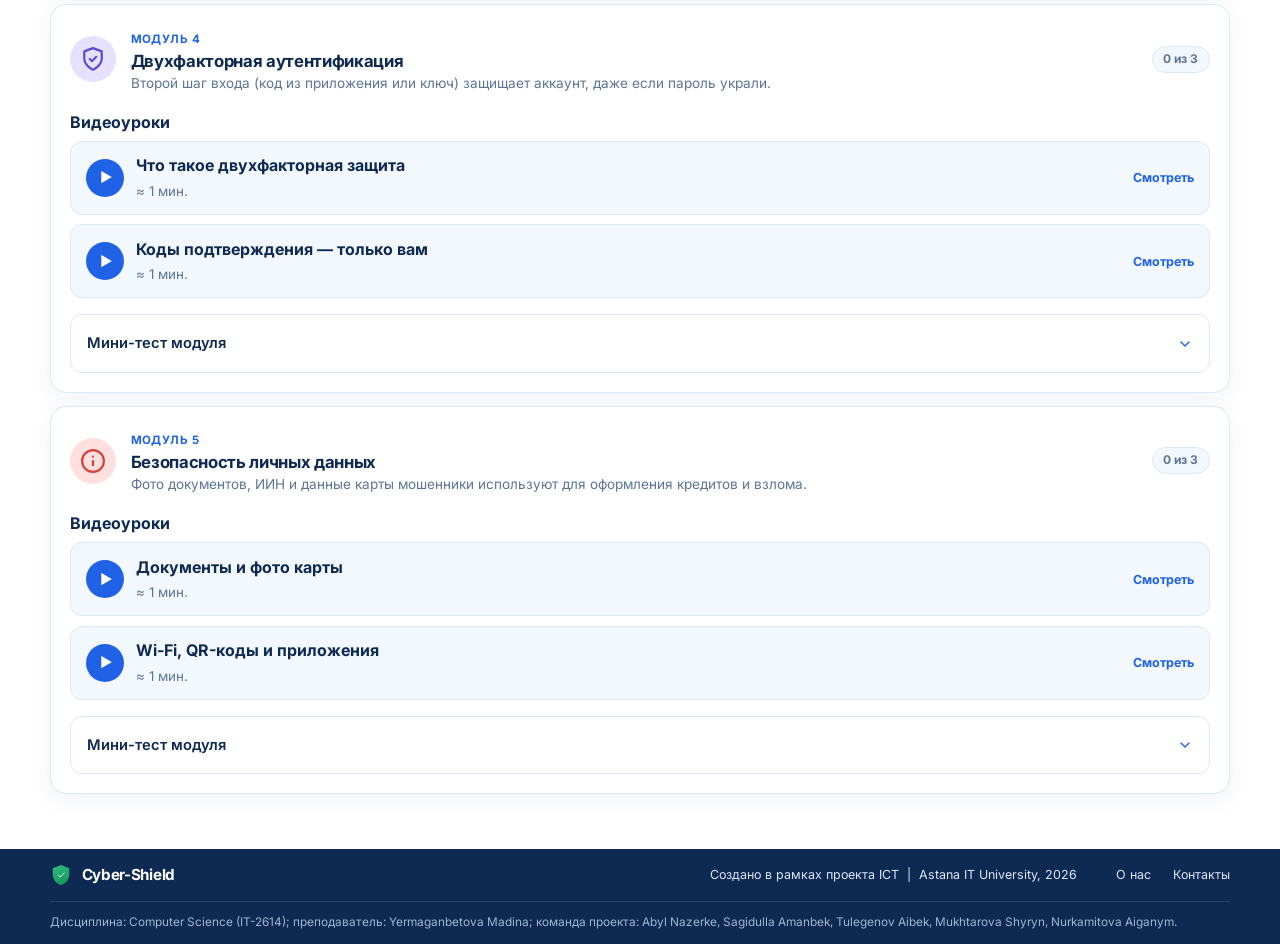
==== commit a91f9cea: "Replace Cyber Shield files" ====
--- a/public/academy.html
+++ b/public/academy.html
@@ -1 +1 @@
-<!doctype html><html lang="ru"><head><meta charset="utf-8"><meta name="viewport" content="width=device-width,initial-scale=1"><meta name="description" content="Короткие уроки по защите от мошенников с мини-тестами."><title>Академия | Cyber-Shield</title><link rel="preconnect" href="https://fonts.googleapis.com"><link rel="preconnect" href="https://fonts.gstatic.com" crossorigin><link rel="stylesheet" href="https://fonts.googleapis.com/css2?family=Inter:wght@400;500;600;700;800&display=swap"><link rel="stylesheet" href="styles.css?v=4"><script>try{var d=document.documentElement,t=localStorage.getItem('cs-theme'),l=localStorage.getItem('cs-lang'),f=localStorage.getItem('cs-fs');if(t)d.dataset.theme=t;if(l)d.lang=l;if(f)d.style.setProperty('--font',f+'px')}catch(e){}</script></head><body><a class="skip" href="#main">Перейти к содержимому</a><header class="topbar" id="top"><div class="shell"><div class="toprow"><a class="brand" href="index.html"><span class="logo" aria-hidden="true">✦</span><span><strong>Cyber-Shield</strong><small>Защита от телефонных и интернет-мошенников</small></span></a><select class="lang" id="langSelect" aria-label="Язык"><option value="ru">RU</option><option value="kk">ҚАЗ</option><option value="en">EN</option></select><div class="tools" aria-label="Размер текста"><span>Размер текста</span><button class="tool" data-font="down" aria-label="Уменьшить текст">A−</button><button class="tool" data-font="reset" aria-label="Сбросить размер текста">A</button><button class="tool" data-font="up" aria-label="Увеличить текст">A+</button></div><button class="theme" id="themeToggle" type="button" aria-label="Сменить тему"><span class="ico i-sun" aria-hidden="true"></span></button><a class="acc" id="accLink" href="account.html" aria-label="Личный кабинет"><span class="ico i-user" aria-hidden="true"></span></a></div><div class="navwrap"><nav class="nav" aria-label="Основная навигация"><a href="index.html"><span aria-hidden="true">⌂</span> Главная</a><a href="protect.html"><span aria-hidden="true">✓</span> Защита от мошенников</a><a href="scanner.html"><span aria-hidden="true">⌕</span> Проверка угроз</a><a href="help.html"><span aria-hidden="true">?</span> Помощь и FAQ</a><a href="academy.html" aria-current="page"><span aria-hidden="true">★</span> Академия</a><a href="checkup.html"><span aria-hidden="true">✓</span> Чек-ап</a></nav></div></div></header><main id="main"><section class="pagehero"><div class="shell ph"><div class="iconbox big ib-green"><span class="ico i-bulb" aria-hidden="true"></span></div><div><h1>Академия безопасности</h1><p>Короткие уроки о защите от мошенников. После каждого урока есть мини-тест, а результат сохраняется на этом устройстве.</p></div></div></section><section class="section"><div class="shell"><div class="panel green"><div class="panel-head"><span class="ico i-check" aria-hidden="true"></span><h2>Ваш прогресс</h2></div><div class="prog"><p id="acText" data-skip></p><div class="meter" role="img"><span id="acBar"></span></div><button type="button" class="btn alt" id="acReset">Сбросить прогресс</button></div></div><div class="lessons"><details class="lesson card" data-lesson="phishing"><summary><span class="iconbox "><span class="ico i-mail" aria-hidden="true"></span></span><span class="lt"><strong>Фишинг: как не попасться на крючок</strong><small>Фишинг — это поддельные письма, SMS и сайты, которые выманивают пароли и данные карт.</small></span><span class="badge" data-skip>Не пройден</span></summary><div class="lesson-body"><h4>Главное</h4><ul class="points"><li>Проверяйте адрес отправителя и ссылки: мошенники копируют названия банков с небольшими ошибками.</li><li>Настоящий банк не просит вводить пароль или код по ссылке из сообщения.</li><li>Не уверены — откройте официальное приложение или наберите адрес сайта сами.</li></ul><h4>Мини-тест</h4><div class="quiz" data-correct="1"><p class="qtext">Вам пришло SMS: «Карта заблокирована, перейдите по ссылке и введите данные». Что делать?</p><div class="opts"><button type="button" class="opt" data-i="0">Перейти по ссылке и быстро ввести данные</button><button type="button" class="opt" data-i="1">Не переходить и проверить карту в официальном приложении банка</button><button type="button" class="opt" data-i="2">Ответить на SMS и уточнить детали</button></div><div class="expl" hidden><strong class="v-ok" hidden>Правильно!</strong><strong class="v-bad" hidden>Неверно.</strong> <span>Блокировку проверяют только в официальном приложении или по номеру на карте. Ссылка из SMS может вести на поддельный сайт.</span></div></div><div class="quiz" data-correct="1"><p class="qtext">Какой адрес похож на подделку банка Kaspi?</p><div class="opts"><button type="button" class="opt" data-i="0">kaspi.kz</button><button type="button" class="opt" data-i="1">kaspi-bonus-login.xyz</button><button type="button" class="opt" data-i="2">pay.kaspi.kz</button></div><div class="expl" hidden><strong class="v-ok" hidden>Правильно!</strong><strong class="v-bad" hidden>Неверно.</strong> <span>Лишние слова, дефисы и необычная зона (.xyz) — признаки подделки. Настоящие адреса заканчиваются на kaspi.kz.</span></div></div><p class="score" data-skip hidden></p><button type="button" class="btn alt retry" hidden>Пройти заново</button></div></details><details class="lesson card" data-lesson="social"><summary><span class="iconbox ib-orange"><span class="ico i-user" aria-hidden="true"></span></span><span class="lt"><strong>Социальная инженерия: давление и доверие</strong><small>Мошенники играют на эмоциях: страхе, спешке, жадности и желании помочь.</small></span><span class="badge" data-skip>Не пройден</span></summary><div class="lesson-body"><h4>Главное</h4><ul class="points"><li>Типичные приёмы: «срочно», «ваш счёт под угрозой», «родственник попал в беду», «вы выиграли».</li><li>Вас просят действовать немедленно и никому не говорить — это главный сигнал тревоги.</li><li>Остановитесь, положите трубку и перезвоните сами по номеру с официального сайта или близкому человеку.</li></ul><h4>Мини-тест</h4><div class="quiz" data-correct="1"><p class="qtext">Звонит «сотрудник безопасности банка» и просит срочно назвать код из SMS. Ваши действия?</p><div class="opts"><button type="button" class="opt" data-i="0">Назвать код, чтобы защитить деньги</button><button type="button" class="opt" data-i="1">Положить трубку и позвонить в банк по номеру с карты</button><button type="button" class="opt" data-i="2">Попросить его перезвонить позже</button></div><div class="expl" hidden><strong class="v-ok" hidden>Правильно!</strong><strong class="v-bad" hidden>Неверно.</strong> <span>Банк никогда не просит код из SMS. Звонящему нельзя доверять, даже если он знает ваше имя.</span></div></div><div class="quiz" data-correct="1"><p class="qtext">Вам пишут с аккаунта друга: «Срочно займи 50 000, верну завтра». Что лучше всего?</p><div class="opts"><button type="button" class="opt" data-i="0">Сразу перевести деньги</button><button type="button" class="opt" data-i="1">Позвонить другу по обычному номеру и уточнить</button><button type="button" class="opt" data-i="2">Попросить прислать фото карты</button></div><div class="expl" hidden><strong class="v-ok" hidden>Правильно!</strong><strong class="v-bad" hidden>Неверно.</strong> <span>Аккаунт друга могли взломать. Звонком вы быстро проверите, он ли это.</span></div></div><p class="score" data-skip hidden></p><button type="button" class="btn alt retry" hidden>Пройти заново</button></div></details><details class="lesson card" data-lesson="accounts"><summary><span class="iconbox ib-green"><span class="ico i-shield" aria-hidden="true"></span></span><span class="lt"><strong>Защита аккаунтов и пароли</strong><small>Один слабый пароль может открыть мошенникам почту, а через неё и все остальные аккаунты.</small></span><span class="badge" data-skip>Не пройден</span></summary><div class="lesson-body"><h4>Главное</h4><ul class="points"><li>Используйте длинные пароли-фразы: не короче 12 символов.</li><li>Для каждого важного аккаунта нужен свой пароль: в этом помогает менеджер паролей.</li><li>Почта — ключ ко всем аккаунтам, защищайте её в первую очередь.</li></ul><h4>Мини-тест</h4><div class="quiz" data-correct="2"><p class="qtext">Какой пароль надёжнее?</p><div class="opts"><button type="button" class="opt" data-i="0">12345678</button><button type="button" class="opt" data-i="1">Kazakhstan2024</button><button type="button" class="opt" data-i="2">grey-cat-drinks-tea-at-sunset</button></div><div class="expl" hidden><strong class="v-ok" hidden>Правильно!</strong><strong class="v-bad" hidden>Неверно.</strong> <span>Длинная фраза из нескольких слов подбирается намного дольше, чем короткий пароль с очевидными заменами.</span></div></div><div class="quiz" data-correct="1"><p class="qtext">Вы используете один пароль на нескольких сайтах. В чём риск?</p><div class="opts"><button type="button" class="opt" data-i="0">Риска нет, если пароль сложный</button><button type="button" class="opt" data-i="1">Утечка на одном сайте открывает доступ к остальным</button><button type="button" class="opt" data-i="2">Сайты станут работать медленнее</button></div><div class="expl" hidden><strong class="v-ok" hidden>Правильно!</strong><strong class="v-bad" hidden>Неверно.</strong> <span>Мошенники пробуют украденные пароли на других сервисах. Поэтому у важных аккаунтов пароли должны быть разными.</span></div></div><p class="score" data-skip hidden></p><button type="button" class="btn alt retry" hidden>Пройти заново</button></div></details><details class="lesson card" data-lesson="twofa"><summary><span class="iconbox ib-purple"><span class="ico i-shieldc" aria-hidden="true"></span></span><span class="lt"><strong>Двухфакторная аутентификация</strong><small>Второй шаг входа (код из приложения или ключ) защищает аккаунт, даже если пароль украли.</small></span><span class="badge" data-skip>Не пройден</span></summary><div class="lesson-body"><h4>Главное</h4><ul class="points"><li>Включите двухфакторную защиту в почте, банке и мессенджерах.</li><li>Приложение-аутентификатор надёжнее SMS: SMS можно перехватить или выманить.</li><li>Коды подтверждения никому не сообщайте, в том числе «службе поддержки».</li></ul><h4>Мини-тест</h4><div class="quiz" data-correct="0"><p class="qtext">Что делает двухфакторная аутентификация?</p><div class="opts"><button type="button" class="opt" data-i="0">Требует второй подтверждающий шаг при входе</button><button type="button" class="opt" data-i="1">Удаляет старые пароли</button><button type="button" class="opt" data-i="2">Шифрует все ваши файлы</button></div><div class="expl" hidden><strong class="v-ok" hidden>Правильно!</strong><strong class="v-bad" hidden>Неверно.</strong> <span>Даже зная пароль, мошенник не войдёт без второго шага.</span></div></div><div class="quiz" data-correct="1"><p class="qtext">Вам пришёл код входа, но вы его не запрашивали. Что это значит?</p><div class="opts"><button type="button" class="opt" data-i="0">Ничего, можно проигнорировать</button><button type="button" class="opt" data-i="1">Кто-то пытается войти в ваш аккаунт: смените пароль</button><button type="button" class="opt" data-i="2">Банк дарит бонус</button></div><div class="expl" hidden><strong class="v-ok" hidden>Правильно!</strong><strong class="v-bad" hidden>Неверно.</strong> <span>Код никому не сообщайте и смените пароль: возможно, он уже известен злоумышленнику.</span></div></div><p class="score" data-skip hidden></p><button type="button" class="btn alt retry" hidden>Пройти заново</button></div></details><details class="lesson card" data-lesson="data"><summary><span class="iconbox ib-red"><span class="ico i-info" aria-hidden="true"></span></span><span class="lt"><strong>Безопасность личных данных</strong><small>Фото документов, ИИН и данные карты мошенники используют для оформления кредитов и взлома.</small></span><span class="badge" data-skip>Не пройден</span></summary><div class="lesson-body"><h4>Главное</h4><ul class="points"><li>Не отправляйте фото документов и карты в мессенджеры и незнакомым людям.</li><li>Закройте профили в соцсетях и проверьте, кто видит ваш номер и фото.</li><li>Открытый Wi-Fi не подходит для банка и госуслуг: используйте мобильный интернет.</li></ul><h4>Мини-тест</h4><div class="quiz" data-correct="1"><p class="qtext">Незнакомец просит прислать фото удостоверения «для оформления приза». Ваши действия?</p><div class="opts"><button type="button" class="opt" data-i="0">Отправить, это же приз</button><button type="button" class="opt" data-i="1">Отказаться: по документу могут оформить кредит</button><button type="button" class="opt" data-i="2">Отправить только половину документа</button></div><div class="expl" hidden><strong class="v-ok" hidden>Правильно!</strong><strong class="v-bad" hidden>Неверно.</strong> <span>Данные документов используют для оформления кредитов и аккаунтов на ваше имя.</span></div></div><div class="quiz" data-correct="1"><p class="qtext">Где безопаснее заходить в банковское приложение?</p><div class="opts"><button type="button" class="opt" data-i="0">В открытой сети Wi-Fi кафе</button><button type="button" class="opt" data-i="1">Через мобильный интернет или домашний Wi-Fi</button><button type="button" class="opt" data-i="2">Через любой Wi-Fi без пароля</button></div><div class="expl" hidden><strong class="v-ok" hidden>Правильно!</strong><strong class="v-bad" hidden>Неверно.</strong> <span>В открытых сетях данные могут перехватить, особенно на поддельных точках доступа.</span></div></div><p class="score" data-skip hidden></p><button type="button" class="btn alt retry" hidden>Пройти заново</button></div></details></div></div></section></main><footer class="footer" id="contacts"><div class="shell"><div class="footbar"><a class="brand" href="index.html"><span class="logo" aria-hidden="true">✦</span><strong>Cyber-Shield</strong></a><span><span>Создано в рамках проекта ICT</span> &nbsp;|&nbsp; Astana IT University, 2026</span><span class="footlinks"><a href="#about">О нас</a><a href="#contacts">Контакты</a></span></div><p class="footnote" id="about">Дисциплина: Computer Science (IT-2614); преподаватель: Yermaganbetova Madina; команда проекта: Abyl Nazerke, Sagidulla Amanbek, Tulegenov Aibek, Mukhtarova Shyryn, Nurkamitova Aiganym.</p></div></footer><button class="backtop" id="backTop" aria-label="Наверх" title="Наверх">↑</button><script src="script.js?v=4"></script></body></html>+<!doctype html><html lang="ru"><head><meta charset="utf-8"><meta name="viewport" content="width=device-width,initial-scale=1"><meta name="description" content="Модули с видеоуроками и мини-тестами по защите от мошенников."><title>Академия | Cyber-Shield</title><link rel="preconnect" href="https://fonts.googleapis.com"><link rel="preconnect" href="https://fonts.gstatic.com" crossorigin><link rel="stylesheet" href="https://fonts.googleapis.com/css2?family=Inter:wght@400;500;600;700;800&display=swap"><link rel="stylesheet" href="styles.css?v=4"><script>try{var d=document.documentElement,t=localStorage.getItem('cs-theme'),l=localStorage.getItem('cs-lang'),f=localStorage.getItem('cs-fs');if(t)d.dataset.theme=t;if(l)d.lang=l;if(f)d.style.setProperty('--font',f+'px')}catch(e){}</script></head><body><a class="skip" href="#main">Перейти к содержимому</a><header class="topbar" id="top"><div class="shell"><div class="toprow"><a class="brand" href="index.html"><span class="logo" aria-hidden="true">✦</span><span><strong>Cyber-Shield</strong><small>Защита от телефонных и интернет-мошенников</small></span></a><select class="lang" id="langSelect" aria-label="Язык"><option value="ru">RU</option><option value="kk">ҚАЗ</option><option value="en">EN</option></select><div class="tools" aria-label="Размер текста"><span>Размер текста</span><button class="tool" data-font="down" aria-label="Уменьшить текст">A−</button><button class="tool" data-font="reset" aria-label="Сбросить размер текста">A</button><button class="tool" data-font="up" aria-label="Увеличить текст">A+</button></div><button class="theme" id="themeToggle" type="button" aria-label="Сменить тему"><span class="ico i-sun" aria-hidden="true"></span></button><a class="acc" id="accLink" href="account.html" aria-label="Личный кабинет"><span class="ico i-user" aria-hidden="true"></span></a></div><div class="navwrap"><nav class="nav" aria-label="Основная навигация"><a href="index.html"><span aria-hidden="true">⌂</span> Главная</a><a href="protect.html"><span aria-hidden="true">✓</span> Защита от мошенников</a><a href="scanner.html"><span aria-hidden="true">⌕</span> Проверка угроз</a><a href="help.html"><span aria-hidden="true">?</span> Помощь и FAQ</a><a href="academy.html" aria-current="page"><span aria-hidden="true">★</span> Академия</a><a href="checkup.html"><span aria-hidden="true">✓</span> Чек-ап</a></nav></div></div></header><main id="main"><section class="pagehero"><div class="shell ph"><div class="iconbox big ib-green"><span class="ico i-bulb" aria-hidden="true"></span></div><div><h1>Академия безопасности</h1><p>Пять модулей с видеоуроками и мини-тестами. Результаты сохраняются на этом устройстве, а после входа в кабинет — на сервере.</p></div></div></section><section class="section"><div class="shell"><div class="panel green"><div class="panel-head"><span class="ico i-check" aria-hidden="true"></span><h2>Ваш прогресс</h2></div><div class="prog"><div><p id="acText" data-skip></p><p class="muted" id="acSub" data-skip></p></div><div class="meter" role="img"><span id="acBar"></span></div><button type="button" class="btn alt" id="acReset">Сбросить прогресс</button></div></div><div class="lessons"><article class="module card" id="m-phishing" data-module="phishing"><header class="mhead"><span class="iconbox "><span class="ico i-mail" aria-hidden="true"></span></span><div class="lt"><small class="mn"><span>Модуль</span> 1</small><h3>Фишинг: как не попасться на крючок</h3><p class="muted">Фишинг — это поддельные письма, SMS и сайты, которые выманивают пароли и данные карт.</p></div><span class="badge" data-skip>…</span></header><h4>Видеоуроки</h4><ol class="vlist"><li class="vitem" data-lesson="phishing-1" data-n="1"><button type="button" class="vrow" aria-expanded="false"><span class="play" aria-hidden="true"></span><span class="vt"><strong>Как выглядит фишинговое сообщение</strong><small class="dur" data-skip></small></span><span class="vstate" data-skip></span></button><div class="vbox" hidden></div><div class="vscenes" hidden><div class="sc" data-type="sms"><p class="cap">Мошенники пишут «от имени банка» и давят страхом: «срочно», «заблокировано».</p><b class="from">Kaspi Bank</b><p class="msg">Ваша карта заблокирована! Срочно перейдите по ссылке и введите данные, иначе счёт будет закрыт.</p><ul class="fl"><li>Срочность и угроза</li><li>Ссылка вместо приложения</li><li>Просьба ввести данные</li></ul></div><div class="sc" data-type="url" data-ok="0"><p class="cap">Смотрите на адрес сайта: лишние слова, дефисы и необычная зона выдают подделку.</p><code class="u">https://kaspi-bonus-login.xyz/pay</code><span class="hl">kaspi-bonus-login.xyz</span><ul class="fl"><li>Лишние слова и дефисы</li><li>Необычная зона .xyz</li></ul></div><div class="sc" data-type="url" data-ok="1"><p class="cap">Настоящий адрес короткий и заканчивается на kaspi.kz.</p><code class="u">https://kaspi.kz/</code><span class="hl">kaspi.kz</span><ul class="fl"><li>Короткое официальное имя</li></ul></div><div class="sc" data-type="points"><p class="cap">Что делать: не нажимайте ссылку, откройте официальное приложение и проверьте сообщение там.</p><ul class="fl"><li data-i="ok">Не нажимайте ссылку</li><li data-i="ok">Откройте официальное приложение</li><li data-i="ok">Проверьте сообщение в Cyber-Shield</li></ul></div></div></li><li class="vitem" data-lesson="phishing-2" data-n="2"><button type="button" class="vrow" aria-expanded="false"><span class="play" aria-hidden="true"></span><span class="vt"><strong>Проверяем ссылку за 5 секунд</strong><small class="dur" data-skip></small></span><span class="vstate" data-skip></span></button><div class="vbox" hidden></div><div class="vscenes" hidden><div class="sc" data-type="url" data-ok="0"><p class="cap">Короткие ссылки скрывают, куда вы попадёте. Не открывайте их без проверки.</p><code class="u">https://bit.ly/3xYz12</code><span class="hl">bit.ly</span><ul class="fl"><li>Настоящий адрес скрыт</li></ul></div><div class="sc" data-type="url" data-ok="0"><p class="cap">Читайте адрес по частям: настоящий сайт — последние части перед первой косой чертой.</p><code class="u">https://kaspi.kz.secure-pay.top/login</code><span class="hl">secure-pay.top</span><ul class="fl"><li>Настоящий сайт здесь secure-pay.top, а не kaspi.kz</li></ul></div><div class="sc" data-type="points"><p class="cap">Замок и https не доказывают честность сайта: фишинговые сайты тоже ими пользуются.</p><ul class="fl"><li data-i="ok">Проверяйте домен, а не замок</li><li data-i="no">«Есть замок — значит безопасно»</li></ul></div><div class="sc" data-type="points"><p class="cap">Вставьте ссылку в Cyber-Shield: мы покажем признаки подделки и сверим адрес с базами угроз.</p><ul class="fl"><li data-i="ok">Откройте «Проверка угроз»</li><li data-i="ok">Вставьте ссылку, не открывая её</li><li data-i="ok">Прочитайте результат</li></ul></div></div></li></ol><details class="mtest"><summary>Мини-тест модуля</summary><div class="mbody"><h4>Главное</h4><ul class="points"><li>Проверяйте адрес отправителя и ссылки: мошенники копируют названия банков с небольшими ошибками.</li><li>Настоящий банк не просит вводить пароль или код по ссылке из сообщения.</li><li>Не уверены — откройте официальное приложение или наберите адрес сайта сами.</li></ul><div class="quiz" data-correct="1"><p class="qtext">Вам пришло SMS: «Карта заблокирована, перейдите по ссылке и введите данные». Что делать?</p><div class="opts"><button type="button" class="opt" data-i="0">Перейти по ссылке и быстро ввести данные</button><button type="button" class="opt" data-i="1">Не переходить и проверить карту в официальном приложении банка</button><button type="button" class="opt" data-i="2">Ответить на SMS и уточнить детали</button></div><div class="expl" hidden><strong class="v-ok" hidden>Правильно!</strong><strong class="v-bad" hidden>Неверно.</strong> <span>Блокировку проверяют только в официальном приложении или по номеру на карте. Ссылка из SMS может вести на поддельный сайт.</span></div></div><div class="quiz" data-correct="1"><p class="qtext">Какой адрес похож на подделку банка Kaspi?</p><div class="opts"><button type="button" class="opt" data-i="0">kaspi.kz</button><button type="button" class="opt" data-i="1">kaspi-bonus-login.xyz</button><button type="button" class="opt" data-i="2">pay.kaspi.kz</button></div><div class="expl" hidden><strong class="v-ok" hidden>Правильно!</strong><strong class="v-bad" hidden>Неверно.</strong> <span>Лишние слова, дефисы и необычная зона (.xyz) — признаки подделки. Настоящие адреса заканчиваются на kaspi.kz.</span></div></div><p class="score" data-skip hidden></p><button type="button" class="btn alt retry" hidden>Пройти заново</button></div></details></article><article class="module card" id="m-social" data-module="social"><header class="mhead"><span class="iconbox ib-orange"><span class="ico i-user" aria-hidden="true"></span></span><div class="lt"><small class="mn"><span>Модуль</span> 2</small><h3>Социальная инженерия: давление и доверие</h3><p class="muted">Мошенники играют на эмоциях: страхе, спешке, жадности и желании помочь.</p></div><span class="badge" data-skip>…</span></header><h4>Видеоуроки</h4><ol class="vlist"><li class="vitem" data-lesson="social-1" data-n="1"><button type="button" class="vrow" aria-expanded="false"><span class="play" aria-hidden="true"></span><span class="vt"><strong>Звонок «из банка»</strong><small class="dur" data-skip></small></span><span class="vstate" data-skip></span></button><div class="vbox" hidden></div><div class="vscenes" hidden><div class="sc" data-type="call"><p class="cap">Звонящий может знать ваше имя и назваться сотрудником банка. Номер легко подделать.</p><b class="who">Служба безопасности банка</b><span class="num">+7 912 345 67 89</span><ul class="fl"><li class="say">Здравствуйте, по вашей карте подозрительная операция.</li><li class="say">Чтобы отменить её, назовите код из SMS.</li></ul></div><div class="sc" data-type="points"><p class="cap">Признаки обмана: спешка, секретность и просьба назвать код.</p><ul class="fl"><li data-i="no">«Срочно, иначе потеряете деньги»</li><li data-i="no">«Никому не говорите о звонке»</li><li data-i="no">«Назовите код из SMS»</li></ul></div><div class="sc" data-type="points"><p class="cap">Банк никогда не просит код из SMS, PIN-код или пароль.</p><ul class="fl"><li data-i="no">Код из SMS</li><li data-i="no">PIN-код карты</li><li data-i="no">Пароль от приложения</li></ul></div><div class="sc" data-type="points"><p class="cap">Положите трубку и сами позвоните по номеру на карте или в официальном приложении.</p><ul class="fl"><li data-i="ok">Завершите звонок</li><li data-i="ok">Наберите номер с карты</li><li data-i="ok">Не перезванивайте на номер из SMS</li></ul></div></div></li><li class="vitem" data-lesson="social-2" data-n="2"><button type="button" class="vrow" aria-expanded="false"><span class="play" aria-hidden="true"></span><span class="vt"><strong>Родственник в беде</strong><small class="dur" data-skip></small></span><span class="vstate" data-skip></span></button><div class="vbox" hidden></div><div class="vscenes" hidden><div class="sc" data-type="sms"><p class="cap">Мошенники пишут от имени близких с «нового номера» и просят срочно перевести деньги.</p><b class="from">Мама (новый номер)</b><p class="msg">Это я, телефон сломался. Срочно переведи 80 000 на этот номер, потом объясню.</p><ul class="fl"><li>Новый номер</li><li>Срочная просьба о деньгах</li><li>Нет объяснений</li></ul></div><div class="sc" data-type="points"><p class="cap">Остановитесь и проверьте: позвоните близкому по старому номеру.</p><ul class="fl"><li data-i="ok">Позвоните по старому номеру</li><li data-i="ok">Задайте вопрос, ответ на который знает только он</li><li data-i="no">Переводить деньги сразу</li></ul></div><div class="sc" data-type="points"><p class="cap">Договоритесь в семье о кодовом слове: оно подтвердит, что помощь просит именно близкий.</p><ul class="fl"><li data-i="ok">Придумайте кодовое слово</li><li data-i="ok">Не пишите его в мессенджерах</li><li data-i="ok">Спрашивайте слово при просьбе о деньгах</li></ul></div><div class="sc" data-type="points"><p class="cap">Если деньги уже отправлены, сразу позвоните в банк и сообщите в полицию.</p><ul class="fl"><li data-i="ok">Позвоните в банк по официальному номеру</li><li data-i="ok">Сохраните переписку</li><li data-i="ok">Обратитесь в полицию</li></ul></div></div></li></ol><details class="mtest"><summary>Мини-тест модуля</summary><div class="mbody"><h4>Главное</h4><ul class="points"><li>Типичные приёмы: «срочно», «ваш счёт под угрозой», «родственник попал в беду», «вы выиграли».</li><li>Вас просят действовать немедленно и никому не говорить — это главный сигнал тревоги.</li><li>Остановитесь, положите трубку и перезвоните сами по номеру с официального сайта или близкому человеку.</li></ul><div class="quiz" data-correct="1"><p class="qtext">Звонит «сотрудник безопасности банка» и просит срочно назвать код из SMS. Ваши действия?</p><div class="opts"><button type="button" class="opt" data-i="0">Назвать код, чтобы защитить деньги</button><button type="button" class="opt" data-i="1">Положить трубку и позвонить в банк по номеру с карты</button><button type="button" class="opt" data-i="2">Попросить его перезвонить позже</button></div><div class="expl" hidden><strong class="v-ok" hidden>Правильно!</strong><strong class="v-bad" hidden>Неверно.</strong> <span>Банк никогда не просит код из SMS. Звонящему нельзя доверять, даже если он знает ваше имя.</span></div></div><div class="quiz" data-correct="1"><p class="qtext">Вам пишут с аккаунта друга: «Срочно займи 50 000, верну завтра». Что лучше всего?</p><div class="opts"><button type="button" class="opt" data-i="0">Сразу перевести деньги</button><button type="button" class="opt" data-i="1">Позвонить другу по обычному номеру и уточнить</button><button type="button" class="opt" data-i="2">Попросить прислать фото карты</button></div><div class="expl" hidden><strong class="v-ok" hidden>Правильно!</strong><strong class="v-bad" hidden>Неверно.</strong> <span>Аккаунт друга могли взломать. Звонком вы быстро проверите, он ли это.</span></div></div><p class="score" data-skip hidden></p><button type="button" class="btn alt retry" hidden>Пройти заново</button></div></details></article><article class="module card" id="m-accounts" data-module="accounts"><header class="mhead"><span class="iconbox ib-green"><span class="ico i-shield" aria-hidden="true"></span></span><div class="lt"><small class="mn"><span>Модуль</span> 3</small><h3>Защита аккаунтов и пароли</h3><p class="muted">Один слабый пароль может открыть мошенникам почту, а через неё и все остальные аккаунты.</p></div><span class="badge" data-skip>…</span></header><h4>Видеоуроки</h4><ol class="vlist"><li class="vitem" data-lesson="accounts-1" data-n="1"><button type="button" class="vrow" aria-expanded="false"><span class="play" aria-hidden="true"></span><span class="vt"><strong>Надёжный пароль</strong><small class="dur" data-skip></small></span><span class="vstate" data-skip></span></button><div class="vbox" hidden></div><div class="vscenes" hidden><div class="sc" data-type="compare"><p class="cap">Длина важнее сложности: длинная фраза надёжнее короткого пароля с символами.</p><h5 class="bh">Слабые</h5><ul class="bad"><li>12345678</li><li>Kazakhstan2024</li><li>P@ssw0rd!</li></ul><h5 class="gh">Сильный</h5><ul class="good"><li>grey-cat-drinks-tea-at-sunset</li></ul></div><div class="sc" data-type="points"><p class="cap">Правила: не короче 12 символов, без имени и даты рождения, без популярных слов.</p><ul class="fl"><li data-i="ok">12 символов и больше</li><li data-i="ok">Несколько случайных слов</li><li data-i="no">Имя, дата рождения, номер телефона</li></ul></div><div class="sc" data-type="points"><p class="cap">Один пароль — один аккаунт: так утечка на одном сайте не откроет остальные.</p><ul class="fl"><li data-i="ok">Разные пароли для почты, банка и соцсетей</li><li data-i="no">Один пароль везде</li></ul></div><div class="sc" data-type="points"><p class="cap">Проверьте свой пароль в Cyber-Shield: оценка идёт в браузере, пароль нигде не сохраняется.</p><ul class="fl"><li data-i="ok">Откройте вкладку «Пароль»</li><li data-i="ok">Введите пароль</li><li data-i="ok">Следуйте советам</li></ul></div></div></li><li class="vitem" data-lesson="accounts-2" data-n="2"><button type="button" class="vrow" aria-expanded="false"><span class="play" aria-hidden="true"></span><span class="vt"><strong>Менеджер паролей и утечки</strong><small class="dur" data-skip></small></span><span class="vstate" data-skip></span></button><div class="vbox" hidden></div><div class="vscenes" hidden><div class="sc" data-type="points"><p class="cap">Сайты иногда теряют данные пользователей: пароли попадают в открытые базы утечек.</p><ul class="fl"><li data-i="no">Старые пароли в утечках</li><li data-i="no">Один пароль на нескольких сайтах</li></ul></div><div class="sc" data-type="points"><p class="cap">Менеджер паролей создаёт и запоминает длинные уникальные пароли: вам нужен только один главный.</p><ul class="fl"><li data-i="ok">Создаёт случайные пароли</li><li data-i="ok">Подставляет их сам</li><li data-i="ok">Один главный пароль</li></ul></div><div class="sc" data-type="points"><p class="cap">Если пароль найден в утечке, смените его везде, где он использовался.</p><ul class="fl"><li data-i="ok">Смените пароль на сайте</li><li data-i="ok">Смените везде, где он повторялся</li><li data-i="ok">Включите двухфакторную защиту</li></ul></div><div class="sc" data-type="points"><p class="cap">Раз в несколько месяцев проходите чек-ап безопасности и обновляйте слабые пароли.</p><ul class="fl"><li data-i="ok">Откройте «Чек-ап»</li><li data-i="ok">Отметьте сделанное</li><li data-i="ok">Выполните следующие шаги</li></ul></div></div></li></ol><details class="mtest"><summary>Мини-тест модуля</summary><div class="mbody"><h4>Главное</h4><ul class="points"><li>Используйте длинные пароли-фразы: не короче 12 символов.</li><li>Для каждого важного аккаунта нужен свой пароль: в этом помогает менеджер паролей.</li><li>Почта — ключ ко всем аккаунтам, защищайте её в первую очередь.</li></ul><div class="quiz" data-correct="2"><p class="qtext">Какой пароль надёжнее?</p><div class="opts"><button type="button" class="opt" data-i="0">12345678</button><button type="button" class="opt" data-i="1">Kazakhstan2024</button><button type="button" class="opt" data-i="2">grey-cat-drinks-tea-at-sunset</button></div><div class="expl" hidden><strong class="v-ok" hidden>Правильно!</strong><strong class="v-bad" hidden>Неверно.</strong> <span>Длинная фраза из нескольких слов подбирается намного дольше, чем короткий пароль с очевидными заменами.</span></div></div><div class="quiz" data-correct="1"><p class="qtext">Вы используете один пароль на нескольких сайтах. В чём риск?</p><div class="opts"><button type="button" class="opt" data-i="0">Риска нет, если пароль сложный</button><button type="button" class="opt" data-i="1">Утечка на одном сайте открывает доступ к остальным</button><button type="button" class="opt" data-i="2">Сайты станут работать медленнее</button></div><div class="expl" hidden><strong class="v-ok" hidden>Правильно!</strong><strong class="v-bad" hidden>Неверно.</strong> <span>Мошенники пробуют украденные пароли на других сервисах. Поэтому у важных аккаунтов пароли должны быть разными.</span></div></div><p class="score" data-skip hidden></p><button type="button" class="btn alt retry" hidden>Пройти заново</button></div></details></article><article class="module card" id="m-twofa" data-module="twofa"><header class="mhead"><span class="iconbox ib-purple"><span class="ico i-shieldc" aria-hidden="true"></span></span><div class="lt"><small class="mn"><span>Модуль</span> 4</small><h3>Двухфакторная аутентификация</h3><p class="muted">Второй шаг входа (код из приложения или ключ) защищает аккаунт, даже если пароль украли.</p></div><span class="badge" data-skip>…</span></header><h4>Видеоуроки</h4><ol class="vlist"><li class="vitem" data-lesson="twofa-1" data-n="1"><button type="button" class="vrow" aria-expanded="false"><span class="play" aria-hidden="true"></span><span class="vt"><strong>Что такое двухфакторная защита</strong><small class="dur" data-skip></small></span><span class="vstate" data-skip></span></button><div class="vbox" hidden></div><div class="vscenes" hidden><div class="sc" data-type="points"><p class="cap">Пароль — это ключ. Двухфакторная защита добавляет второй замок: код из приложения или ключ.</p><ul class="fl"><li data-i="ok">Шаг 1: пароль</li><li data-i="ok">Шаг 2: код или ключ</li></ul></div><div class="sc" data-type="points"><p class="cap">Даже если пароль украли, без второго шага в аккаунт не войти.</p><ul class="fl"><li data-i="ok">Вход без второго шага невозможен</li><li data-i="no">Пароль известен мошеннику</li></ul></div><div class="sc" data-type="points"><p class="cap">Приложение-аутентификатор надёжнее SMS: SMS можно перехватить или выманить.</p><ul class="fl"><li data-i="ok">Приложение-аутентификатор</li><li data-i="ok">Аппаратный ключ</li><li data-i="no">SMS-код: лучше, чем ничего, но слабее</li></ul></div><div class="sc" data-type="points"><p class="cap">Начните с почты и банка: через них мошенники получают доступ ко всему остальному.</p><ul class="fl"><li data-i="ok">Почта</li><li data-i="ok">Банк</li><li data-i="ok">Мессенджеры</li></ul></div></div></li><li class="vitem" data-lesson="twofa-2" data-n="2"><button type="button" class="vrow" aria-expanded="false"><span class="play" aria-hidden="true"></span><span class="vt"><strong>Коды подтверждения — только вам</strong><small class="dur" data-skip></small></span><span class="vstate" data-skip></span></button><div class="vbox" hidden></div><div class="vscenes" hidden><div class="sc" data-type="sms"><p class="cap">Это настоящий одноразовый код. Он нужен только вам и действует несколько минут.</p><b class="from">Bank</b><p class="msg">Код подтверждения: 482913. Никому не сообщайте код.</p><ul class="fl"><li>Код нужен только вам</li></ul></div><div class="sc" data-type="call"><p class="cap">Если по телефону просят продиктовать код — это мошенники: так они входят в ваш аккаунт.</p><b class="who">«Служба поддержки»</b><span class="num">+7 700 000 00 00</span><ul class="fl"><li class="say">Мы отправили вам код. Продиктуйте его для проверки.</li></ul></div><div class="sc" data-type="points"><p class="cap">Никому не сообщайте код: ни «сотруднику банка», ни «поддержке», ни «другу».</p><ul class="fl"><li data-i="no">«Сотрудник банка»</li><li data-i="no">«Служба поддержки»</li><li data-i="no">«Друг в мессенджере»</li></ul></div><div class="sc" data-type="points"><p class="cap">Пришёл код, который вы не запрашивали? Кто-то пытается войти в аккаунт: смените пароль.</p><ul class="fl"><li data-i="ok">Не сообщайте код</li><li data-i="ok">Смените пароль</li><li data-i="ok">Включите двухфакторную защиту</li></ul></div></div></li></ol><details class="mtest"><summary>Мини-тест модуля</summary><div class="mbody"><h4>Главное</h4><ul class="points"><li>Включите двухфакторную защиту в почте, банке и мессенджерах.</li><li>Приложение-аутентификатор надёжнее SMS: SMS можно перехватить или выманить.</li><li>Коды подтверждения никому не сообщайте, в том числе «службе поддержки».</li></ul><div class="quiz" data-correct="0"><p class="qtext">Что делает двухфакторная аутентификация?</p><div class="opts"><button type="button" class="opt" data-i="0">Требует второй подтверждающий шаг при входе</button><button type="button" class="opt" data-i="1">Удаляет старые пароли</button><button type="button" class="opt" data-i="2">Шифрует все ваши файлы</button></div><div class="expl" hidden><strong class="v-ok" hidden>Правильно!</strong><strong class="v-bad" hidden>Неверно.</strong> <span>Даже зная пароль, мошенник не войдёт без второго шага.</span></div></div><div class="quiz" data-correct="1"><p class="qtext">Вам пришёл код входа, но вы его не запрашивали. Что это значит?</p><div class="opts"><button type="button" class="opt" data-i="0">Ничего, можно проигнорировать</button><button type="button" class="opt" data-i="1">Кто-то пытается войти в ваш аккаунт: смените пароль</button><button type="button" class="opt" data-i="2">Банк дарит бонус</button></div><div class="expl" hidden><strong class="v-ok" hidden>Правильно!</strong><strong class="v-bad" hidden>Неверно.</strong> <span>Код никому не сообщайте и смените пароль: возможно, он уже известен злоумышленнику.</span></div></div><p class="score" data-skip hidden></p><button type="button" class="btn alt retry" hidden>Пройти заново</button></div></details></article><article class="module card" id="m-data" data-module="data"><header class="mhead"><span class="iconbox ib-red"><span class="ico i-info" aria-hidden="true"></span></span><div class="lt"><small class="mn"><span>Модуль</span> 5</small><h3>Безопасность личных данных</h3><p class="muted">Фото документов, ИИН и данные карты мошенники используют для оформления кредитов и взлома.</p></div><span class="badge" data-skip>…</span></header><h4>Видеоуроки</h4><ol class="vlist"><li class="vitem" data-lesson="data-1" data-n="1"><button type="button" class="vrow" aria-expanded="false"><span class="play" aria-hidden="true"></span><span class="vt"><strong>Документы и фото карты</strong><small class="dur" data-skip></small></span><span class="vstate" data-skip></span></button><div class="vbox" hidden></div><div class="vscenes" hidden><div class="sc" data-type="points"><p class="cap">Фото удостоверения и карты — готовый набор для мошенника: по ним оформляют кредиты и аккаунты.</p><ul class="fl"><li data-i="no">Фото удостоверения</li><li data-i="no">Фото карты с двух сторон</li><li data-i="no">Сканы документов</li></ul></div><div class="sc" data-type="sms"><p class="cap">Под видом работы, приза или кредита просят прислать документы.</p><b class="from">Новая работа</b><p class="msg">Для оформления пришлите фото удостоверения и номер карты.</p><ul class="fl"><li>Просят документы заранее</li><li>Незнакомый отправитель</li></ul></div><div class="sc" data-type="points"><p class="cap">Не отправляйте документы незнакомцам и в мессенджерах. Закрывайте номер карты и CVV на фото.</p><ul class="fl"><li data-i="ok">Документы только на официальные сайты</li><li data-i="ok">Закрывайте номер карты и CVV</li></ul></div><div class="sc" data-type="points"><p class="cap">Документы уже отправлены? Сообщите в банк и проверьте, нет ли кредитов на ваше имя.</p><ul class="fl"><li data-i="ok">Сообщите в банк</li><li data-i="ok">Проверьте кредитную историю</li><li data-i="ok">Обратитесь в полицию</li></ul></div></div></li><li class="vitem" data-lesson="data-2" data-n="2"><button type="button" class="vrow" aria-expanded="false"><span class="play" aria-hidden="true"></span><span class="vt"><strong>Wi-Fi, QR-коды и приложения</strong><small class="dur" data-skip></small></span><span class="vstate" data-skip></span></button><div class="vbox" hidden></div><div class="vscenes" hidden><div class="sc" data-type="points"><p class="cap">Открытый Wi-Fi в кафе может оказаться подделкой: данные можно перехватить.</p><ul class="fl"><li data-i="ok">Мобильный интернет вместо открытой сети</li><li data-i="no">Банк и госуслуги в открытом Wi-Fi</li></ul></div><div class="sc" data-type="points"><p class="cap">QR-код — это ссылка. Мошенники клеят поддельные коды поверх настоящих.</p><ul class="fl"><li data-i="ok">Проверьте QR-код в Cyber-Shield до перехода</li><li data-i="no">Коды-наклейки на парковках и столбах</li></ul></div><div class="sc" data-type="points"><p class="cap">Файлы .apk и программы по просьбе незнакомцев могут украсть деньги и данные.</p><ul class="fl"><li data-i="ok">Приложения только из официальных магазинов</li><li data-i="no">Установка по просьбе «поддержки»</li><li data-i="no">Файлы .apk из мессенджера</li></ul></div><div class="sc" data-type="points"><p class="cap">Не давайте незнакомцам доступ к экрану: программы вроде AnyDesk дают полный контроль над телефоном.</p><ul class="fl"><li data-i="ok">Не ставьте программы удалённого доступа</li><li data-i="ok">Прерывайте разговор</li></ul></div></div></li></ol><details class="mtest"><summary>Мини-тест модуля</summary><div class="mbody"><h4>Главное</h4><ul class="points"><li>Не отправляйте фото документов и карты в мессенджеры и незнакомым людям.</li><li>Закройте профили в соцсетях и проверьте, кто видит ваш номер и фото.</li><li>Открытый Wi-Fi не подходит для банка и госуслуг: используйте мобильный интернет.</li></ul><div class="quiz" data-correct="1"><p class="qtext">Незнакомец просит прислать фото удостоверения «для оформления приза». Ваши действия?</p><div class="opts"><button type="button" class="opt" data-i="0">Отправить, это же приз</button><button type="button" class="opt" data-i="1">Отказаться: по документу могут оформить кредит</button><button type="button" class="opt" data-i="2">Отправить только половину документа</button></div><div class="expl" hidden><strong class="v-ok" hidden>Правильно!</strong><strong class="v-bad" hidden>Неверно.</strong> <span>Данные документов используют для оформления кредитов и аккаунтов на ваше имя.</span></div></div><div class="quiz" data-correct="1"><p class="qtext">Где безопаснее заходить в банковское приложение?</p><div class="opts"><button type="button" class="opt" data-i="0">В открытой сети Wi-Fi кафе</button><button type="button" class="opt" data-i="1">Через мобильный интернет или домашний Wi-Fi</button><button type="button" class="opt" data-i="2">Через любой Wi-Fi без пароля</button></div><div class="expl" hidden><strong class="v-ok" hidden>Правильно!</strong><strong class="v-bad" hidden>Неверно.</strong> <span>В открытых сетях данные могут перехватить, особенно на поддельных точках доступа.</span></div></div><p class="score" data-skip hidden></p><button type="button" class="btn alt retry" hidden>Пройти заново</button></div></details></article></div></div></section></main><footer class="footer" id="contacts"><div class="shell"><div class="footbar"><a class="brand" href="index.html"><span class="logo" aria-hidden="true">✦</span><strong>Cyber-Shield</strong></a><span><span>Создано в рамках проекта ICT</span> &nbsp;|&nbsp; Astana IT University, 2026</span><span class="footlinks"><a href="#about">О нас</a><a href="#contacts">Контакты</a></span></div><p class="footnote" id="about">Дисциплина: Computer Science (IT-2614); преподаватель: Yermaganbetova Madina; команда проекта: Abyl Nazerke, Sagidulla Amanbek, Tulegenov Aibek, Mukhtarova Shyryn, Nurkamitova Aiganym.</p></div></footer><button class="backtop" id="backTop" aria-label="Наверх" title="Наверх">↑</button><script src="script.js?v=4"></script></body></html>
--- a/public/styles.css
+++ b/public/styles.css
@@ -209,6 +209,53 @@
 @media(max-width:650px){.dq,.cards.three,.cards.four{grid-template-columns:1fr 1fr}.dhero{grid-template-columns:1fr}.acc{width:36px;height:36px}.donut{width:120px}.bars li{grid-template-columns:70px 1fr 22px}}
 @media(max-width:650px){details.lesson summary{flex-wrap:wrap;padding:.6rem 0}.lesson summary .lt{flex-basis:calc(100% - 60px)}}
 @media(max-width:420px){.brand strong{display:none}.dq,.cards.three,.cards.four{grid-template-columns:1fr}}
+/* academy modules + video lessons */
+.module{padding:1.2rem}
+.mhead{display:flex;align-items:center;gap:.9rem}.mhead .iconbox{margin:0;flex:none}.mhead .lt{flex:1;min-width:0}.mhead h3{margin:.1rem 0}.mhead p{margin:0;font-size:.85rem}
+.mn{font-size:.72rem;font-weight:700;color:var(--blue);text-transform:uppercase;letter-spacing:.04em}
+.module>h4,.mbody h4{margin:1rem 0 .4rem;color:var(--head)}
+.vlist{list-style:none;margin:0;padding:0;display:grid;gap:.6rem}
+.vitem{border:1px solid var(--line);border-radius:12px;background:var(--tint);overflow:hidden}
+.vrow{display:flex;align-items:center;gap:.8rem;width:100%;padding:.7rem .9rem;border:0;background:transparent;color:inherit;font:inherit;text-align:left;cursor:pointer}
+.play{flex:none;width:38px;height:38px;border-radius:50%;background:var(--blue);color:#fff;display:grid;place-items:center;font-size:.85rem}.play:before{content:"\25B6";margin-left:2px}
+.vitem.seen .play{background:var(--green)}.vitem.seen .play:before{content:"\2713";margin:0;font-size:1rem}
+.vt{flex:1;min-width:0}.vt strong{display:block;color:var(--head)}.vt small{color:var(--muted)}
+.vstate{flex:none;font-size:.78rem;font-weight:700;color:var(--blue)}.vitem.seen .vstate{color:#0e7a47}
+[data-theme=dark] .vitem.seen .vstate{color:#6fe0a8}
+.vbox{padding:.2rem .9rem 1rem}
+.stage{position:relative;min-height:270px;border-radius:14px;background:linear-gradient(160deg,#0f2a52,#1b4ea8);color:#fff;display:grid;place-items:center;padding:1.2rem;overflow:hidden}
+.scene{display:grid;gap:.8rem;justify-items:center;width:100%;max-width:560px}
+.anim{opacity:0;animation:vpop .55s ease forwards;animation-delay:var(--d,0s)}
+@keyframes vpop{from{opacity:0;transform:translateY(12px) scale(.97)}to{opacity:1;transform:none}}
+@keyframes vblink{50%{box-shadow:0 0 0 4px #ff6b6b66}}
+@keyframes vring{0%{box-shadow:0 0 0 0 #17a05d88}100%{box-shadow:0 0 0 18px #17a05d00}}
+.phone{width:min(320px,100%);background:#fff;color:#17345b;border-radius:22px;padding:.9rem;box-shadow:0 10px 30px #0006}
+.phone .from{font-weight:800;font-size:.78rem;color:#5d7595;margin-bottom:.4rem}
+.bubble{background:#e8f0ff;border-radius:14px 14px 14px 4px;padding:.6rem .8rem;font-size:.88rem;line-height:1.4}
+.chips{list-style:none;display:flex;flex-wrap:wrap;gap:.4rem;margin:0;padding:0;justify-content:center}
+.chip{padding:.3rem .75rem;border-radius:99px;font-size:.78rem;font-weight:700}.chip.bad{background:#ffe3e1;color:#a32822}.chip.good{background:#dcf5e7;color:#0e7a47}
+.urlbar{display:flex;flex-wrap:wrap;align-items:center;background:#fff;color:#17345b;border-radius:99px;padding:.65rem 1.1rem;font:600 .9rem ui-monospace,Menlo,Consolas,monospace;overflow-wrap:anywhere;max-width:100%}
+.urlbar .hl{padding:.1rem .35rem;border-radius:6px;margin:0 .05rem}.urlbar.bad .hl{background:#ffd0cc;color:#a32822;animation:vblink 1.2s .8s 3}.urlbar.good .hl{background:#cfeedd;color:#0e7a47}
+.callscr{display:grid;justify-items:center;gap:.25rem;text-align:center}.callscr .ring{width:50px;height:50px;border-radius:50%;background:#17a05d;animation:vring 1.3s infinite}.callscr .who{font-size:1.1rem}.callscr .num{opacity:.85;font-size:.9rem}
+.says{list-style:none;margin:0;padding:0;display:grid;gap:.45rem;width:min(440px,100%)}.say{background:#fff;color:#17345b;padding:.5rem .85rem;border-radius:12px;font-size:.86rem;text-align:left}
+.cmp{display:grid;grid-template-columns:1fr 1fr;gap:1rem;width:100%}.cmp h5{margin:0 0 .4rem;font-size:.75rem;text-transform:uppercase;letter-spacing:.05em;opacity:.9}
+.cmp ul{list-style:none;margin:0;padding:0;display:grid;gap:.4rem}.cmp li{padding:.45rem .7rem;border-radius:10px;font:600 .82rem ui-monospace,Menlo,Consolas,monospace;overflow-wrap:anywhere}
+.cmp .bad li{background:#ffd0cc;color:#a32822}.cmp .good li{background:#cfeedd;color:#0e7a47}
+.pts{list-style:none;margin:0;padding:0;display:grid;gap:.5rem;width:min(520px,100%)}
+.pts li{display:flex;gap:.65rem;align-items:center;background:#ffffff1f;border:1px solid #ffffff33;border-radius:12px;padding:.6rem .85rem;font-weight:600;font-size:.92rem}
+.pts li:before{flex:none;width:24px;height:24px;border-radius:50%;display:grid;place-items:center;font-size:.8rem;background:#ffffff33;content:"\2022"}
+.pts li.ok:before{content:"\2713";background:#17a05d}.pts li.no:before{content:"\2715";background:#d6403a}
+.vcap{margin:.8rem 0 .5rem;font-weight:600;color:var(--head);min-height:3.2em}
+.vctl{display:flex;gap:.4rem;align-items:center;flex-wrap:wrap}
+.vbtn{min-width:40px;min-height:40px;border:1px solid var(--line);border-radius:10px;background:var(--card);color:var(--head);font-size:1rem;cursor:pointer}.vbtn:hover{border-color:var(--blue)}
+.dots{display:flex;gap:.3rem;flex:1;min-width:90px}.dot{flex:1;height:8px;border:0;border-radius:99px;background:#9fb5d466;cursor:pointer;padding:0}.dot.on{background:var(--blue)}.dot.past{background:var(--green)}
+.vcount{font-size:.78rem;color:var(--muted);white-space:nowrap}.vvoice{display:flex;align-items:center;gap:.3rem;font-size:.82rem;color:var(--head)}.vvoice input{width:18px;height:18px;margin:0}
+.vdone{margin:.5rem 0 0;font-weight:700;color:#0e7a47;min-height:1.2em}[data-theme=dark] .vdone{color:#6fe0a8}
+.ownvideo{width:100%;border-radius:14px;background:#000;max-height:420px}
+details.mtest{margin-top:1rem;padding:.2rem 1rem}
+details.mtest[open]{padding-bottom:.6rem}
+@media(max-width:650px){.cmp{grid-template-columns:1fr}.stage{min-height:300px;padding:.8rem}.vrow{padding:.6rem}.mhead{align-items:flex-start}}
+@media(prefers-reduced-motion:reduce){.anim{animation:none!important;opacity:1!important}.urlbar .hl,.callscr .ring{animation:none!important}}
 /* footer */
 .footer{background:#0f2a52;color:#dbe7fa;margin-top:2rem}
 .footbar{display:flex;align-items:center;justify-content:space-between;gap:1rem;flex-wrap:wrap;min-height:52px;padding:.4rem 0;font-size:.78rem}
